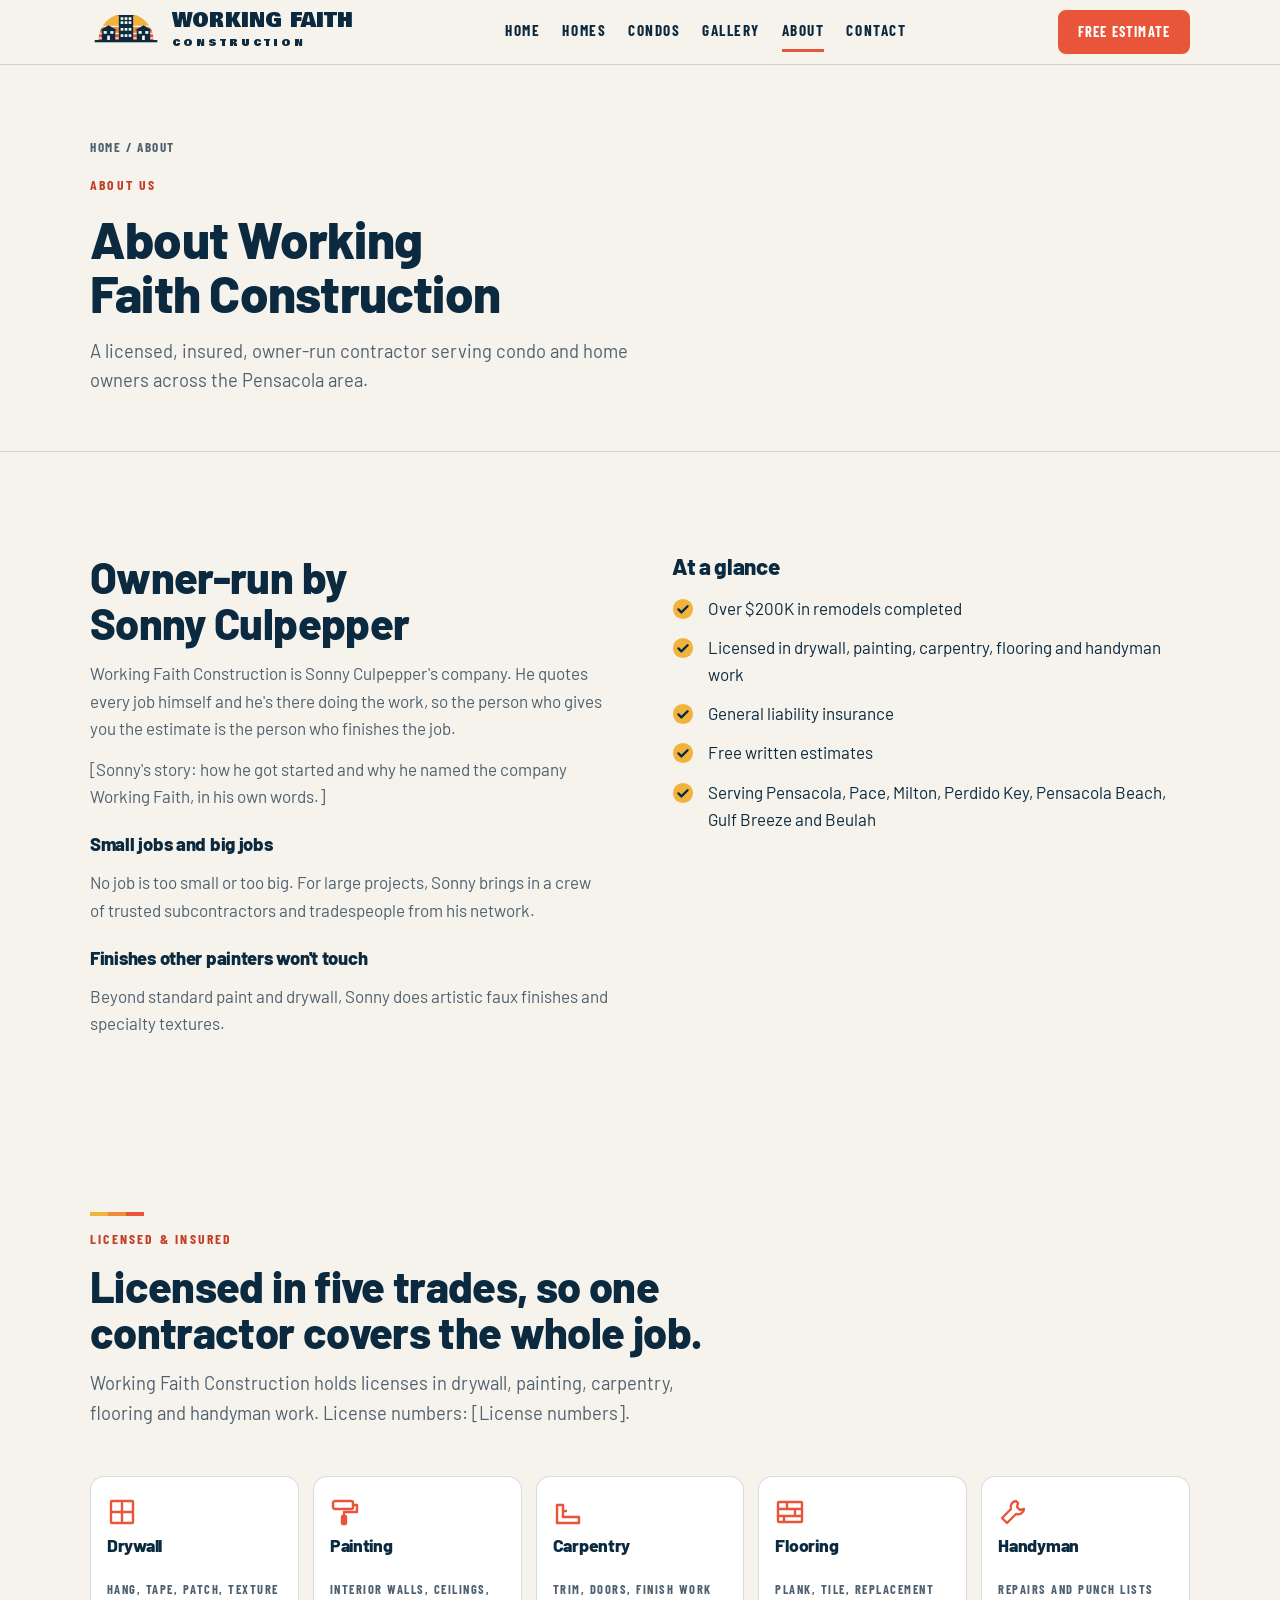
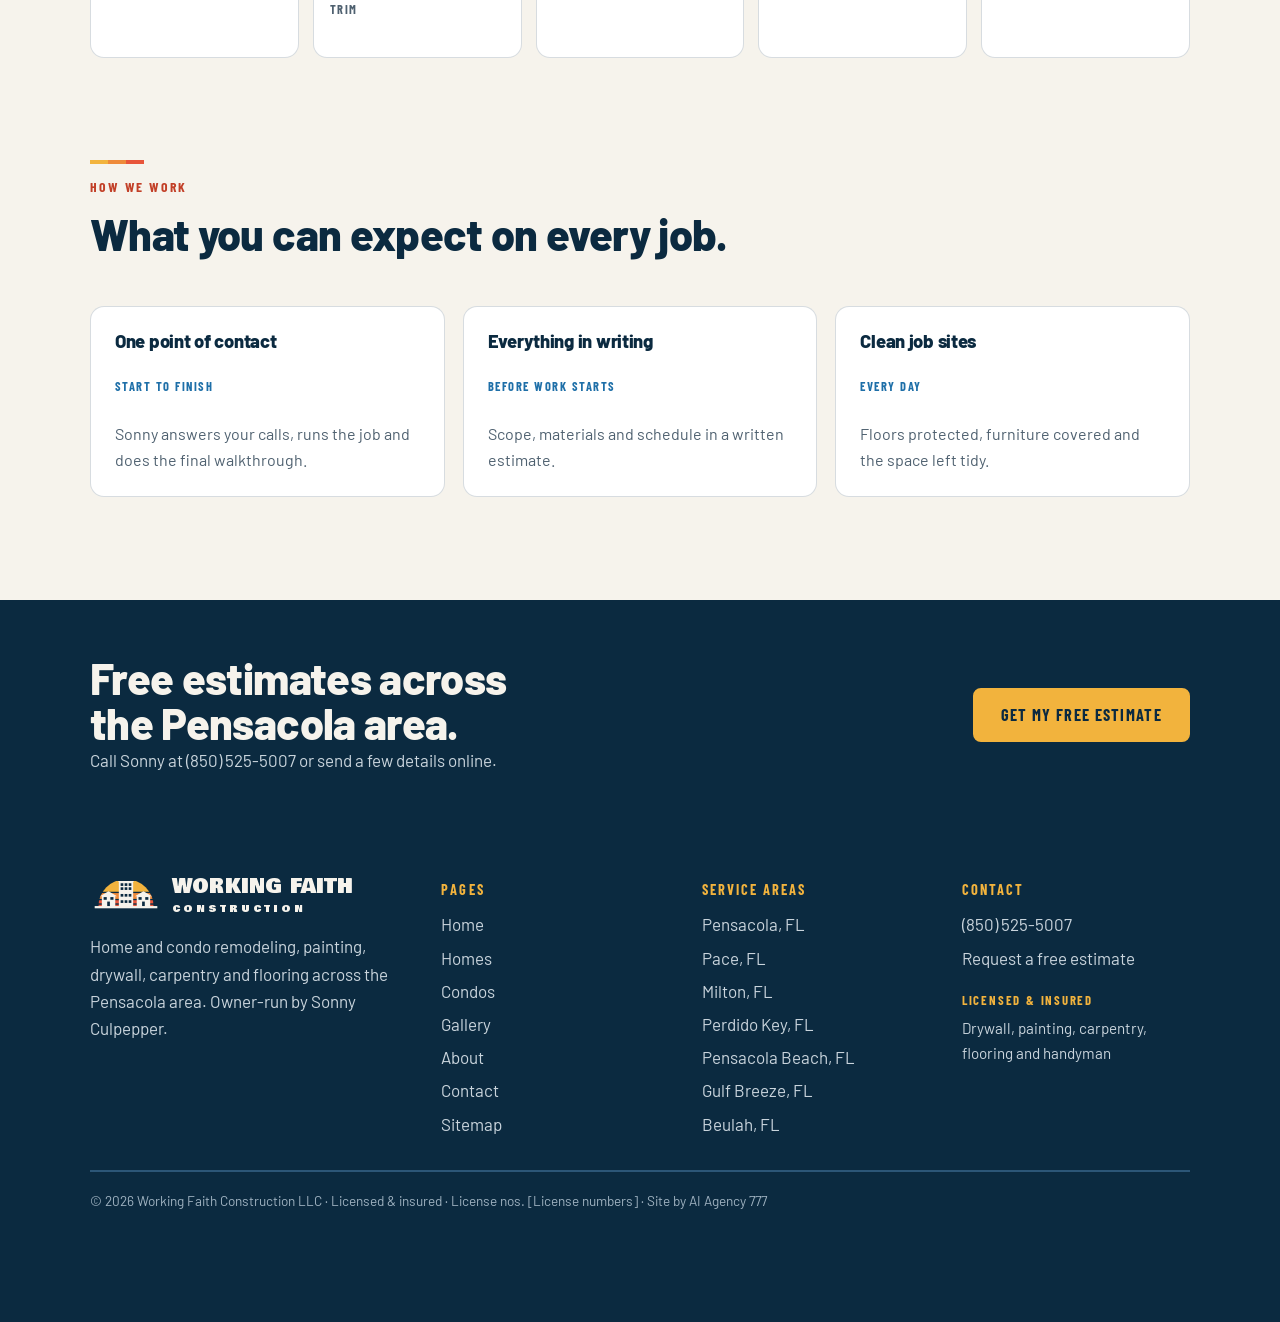
==== about.html @ 1baa4f19 "Add files via upload" ====
<!doctype html>
<html lang="en">
<head>
<meta charset="utf-8">
<meta name="viewport" content="width=device-width, initial-scale=1, viewport-fit=cover">
<title>About Working Faith Construction | Licensed Pensacola Contractor</title>
<meta name="description" content="Working Faith Construction is an owner-run contractor in the Pensacola area, licensed in drywall, painting, carpentry, flooring and handyman work, and insured.">
<meta name="keywords" content="about Working Faith Construction, Sonny Culpepper, licensed contractor Pensacola, licensed painter Pensacola, licensed drywall contractor Pensacola, Working Faith Construction, Pensacola contractor, home remodeling Pensacola, home repair Pensacola, condo remodeling Pensacola, painting contractor Pensacola, drywall repair Pensacola, flooring installation Pensacola, carpentry Pensacola, handyman Pensacola, Pace FL contractor, Milton FL contractor, Perdido Key condo remodel">
<link rel="canonical" href="https://workingfaithconstruction.com/about.html">
<meta name="robots" content="index, follow">
<meta name="geo.region" content="US-FL">
<meta name="geo.placename" content="Pensacola, Florida">
<meta property="og:type" content="website">
<meta property="og:site_name" content="Working Faith Construction">
<meta property="og:title" content="About Working Faith Construction | Licensed Pensacola Contractor">
<meta property="og:description" content="Working Faith Construction is an owner-run contractor in the Pensacola area, licensed in drywall, painting, carpentry, flooring and handyman work, and insured.">
<meta property="og:url" content="https://workingfaithconstruction.com/about.html">
<meta name="twitter:card" content="summary">
<link rel="stylesheet" href="https://fonts.googleapis.com/css2?family=Bowlby+One&family=Barlow:wght@400;500;600;700;800&family=Barlow+Condensed:wght@600;700&display=swap">
<link rel="stylesheet" href="site.css">
<script type="application/ld+json">{"@context": "https://schema.org", "@type": "BreadcrumbList", "itemListElement": [{"@type": "ListItem", "position": 1, "name": "Home", "item": "https://workingfaithconstruction.com/"}, {"@type": "ListItem", "position": 2, "name": "About", "item": "https://workingfaithconstruction.com/about.html"}]}</script>
</head>
<body>
<svg width="0" height="0" style="position:absolute" aria-hidden="true">
  <defs>
    <clipPath id="sunClip"><path d="M18 78 A62 62 0 0 1 142 78 Z"></path></clipPath>
    <clipPath id="skyClip"><rect x="0" y="0" width="160" height="78"></rect></clipPath>
    <symbol id="mark" viewBox="0 10 160 76">
      <g clip-path="url(#sunClip)">
        <rect x="0" y="16" width="160" height="28" fill="#F2B33D"></rect>
        <rect x="0" y="47" width="160" height="13" fill="#EE8A3A"></rect>
        <rect x="0" y="63" width="160" height="7" fill="#E8553A"></rect>
        <rect x="0" y="73" width="160" height="5" fill="#E8553A"></rect>
      </g>
      <g fill="currentColor">
        <path d="M62 16 H98 V21 H96 V78 H64 V21 H62 Z"></path>
        <path d="M22 54 L41 43 L60 54 Z"></path><rect x="26" y="53" width="30" height="25"></rect>
        <path d="M100 54 L119 43 L138 54 Z"></path><rect x="104" y="53" width="30" height="25"></rect>
      </g>
      <g style="fill:var(--win,#F6F3EC)"><rect x="68" y="25" width="6" height="6"></rect><rect x="77" y="25" width="6" height="6"></rect><rect x="86" y="25" width="6" height="6"></rect><rect x="68" y="34" width="6" height="6"></rect><rect x="77" y="34" width="6" height="6"></rect><rect x="86" y="34" width="6" height="6"></rect><rect x="68" y="49" width="6" height="6"></rect><rect x="77" y="49" width="6" height="6"></rect><rect x="86" y="49" width="6" height="6"></rect><rect x="68" y="63" width="6" height="6"></rect><rect x="77" y="63" width="6" height="6"></rect><rect x="86" y="63" width="6" height="6"></rect><rect x="30" y="56" width="7" height="6"></rect><rect x="45" y="56" width="7" height="6"></rect><rect x="108" y="56" width="7" height="6"></rect><rect x="123" y="56" width="7" height="6"></rect><rect x="38" y="66" width="6" height="12"></rect><rect x="116" y="66" width="6" height="12"></rect></g>
      <rect x="10" y="76" width="140" height="5" fill="currentColor"></rect>
    </symbol>
    <symbol id="ico-x" viewBox="0 0 24 24"><circle cx="12" cy="12" r="11" fill="#E2DACA"></circle><path d="M8 8l8 8M16 8l-8 8" stroke="#4F6170" stroke-width="2.5" stroke-linecap="round"></path></symbol>
    <symbol id="ico-check" viewBox="0 0 24 24"><circle cx="12" cy="12" r="11" fill="#F2B33D"></circle><path d="M7 12.5l3.2 3.2L17 9" fill="none" stroke="#0B2A40" stroke-width="2.6" stroke-linecap="round" stroke-linejoin="round"></path></symbol>
  </defs>
</svg>
<a class="skip" href="#main">Skip to content</a>
<header class="site">
  <div class="wrap">
    <a class="brand" href="index.html" aria-label="Working Faith Construction, home">
      <svg viewBox="0 10 160 76" aria-hidden="true"><use href="#mark"></use></svg>
      <span><b>WORKING FAITH</b><small>CONSTRUCTION</small></span>
    </a>
    <nav class="main" id="mainNav" aria-label="Main">
      <a href="index.html">Home</a>
      <a href="home-remodel.html">Homes</a>
      <a href="condo-remodel.html">Condos</a>
      <a href="gallery.html">Gallery</a>
      <a href="about.html" aria-current="page">About</a>
      <a href="contact.html">Contact</a>
    </nav>
    <div class="head-right">
      <a class="btn" href="contact.html#estimate">Free estimate</a>
      <button class="menu-btn" id="menuBtn" type="button" aria-expanded="false" aria-controls="mainNav" aria-label="Menu"><svg viewBox="0 0 24 24" fill="none" stroke="currentColor" stroke-width="2.4" stroke-linecap="round" aria-hidden="true"><path d="M4 7h16M4 12h16M4 17h16"></path></svg></button>
    </div>
  </div>
</header>
<main id="main">
<section class="page-hero">
  <div class="wrap">
    <p class="crumbs"><a href="index.html">Home</a> / About</p>
    <span class="eyebrow">About us</span>
    <h1>About Working Faith Construction</h1>
    <p class="lede">A licensed, insured, owner-run contractor serving condo and home owners across the Pensacola area.</p>
  </div>
</section>
<section class="block">
  <div class="wrap split">
    <div class="prose reveal">
      <h2>Owner-run by Sonny Culpepper</h2>
      <p>Working Faith Construction is Sonny Culpepper's company. He quotes every job himself and he's there doing the work, so the person who gives you the estimate is the person who finishes the job.</p>
      <p>[Sonny's story: how he got started and why he named the company Working Faith, in his own words.]</p>
      <h3>Small jobs and big jobs</h3>
      <p>No job is too small or too big. For large projects, Sonny brings in a crew of trusted subcontractors and tradespeople from his network.</p>
      <h3>Finishes other painters won't touch</h3>
      <p>Beyond standard paint and drywall, Sonny does artistic faux finishes and specialty textures.</p>
    </div>
    <div class="reveal">
      <h2 style="font-size:1.4rem;margin-bottom:16px">At a glance</h2>
      <ul class="checklist">
        <li><svg aria-hidden="true"><use href="#ico-check"></use></svg><span>Over $200K in remodels completed</span></li>
        <li><svg aria-hidden="true"><use href="#ico-check"></use></svg><span>Licensed in drywall, painting, carpentry, flooring and handyman work</span></li>
        <li><svg aria-hidden="true"><use href="#ico-check"></use></svg><span>General liability insurance</span></li>
        <li><svg aria-hidden="true"><use href="#ico-check"></use></svg><span>Free written estimates</span></li>
        <li><svg aria-hidden="true"><use href="#ico-check"></use></svg><span>Serving Pensacola, Pace, Milton, Perdido Key, Pensacola Beach, Gulf Breeze and Beulah</span></li>
      </ul>
    </div>
  </div>
</section>
<section class="block" id="licenses" style="padding-top:clamp(40px,6vw,72px)">
  <div class="wrap">
    <div class="sec-head reveal">
      <span class="eyebrow">Licensed &amp; insured</span>
      <h2>Licensed in five trades, so one contractor covers the whole job.</h2>
      <p class="lede">Working Faith Construction holds licenses in drywall, painting, carpentry, flooring and handyman work. License numbers: [License numbers].</p>
    </div>
    <div class="licenses">
      <div class="lic reveal"><svg viewBox="0 0 30 30" fill="none" stroke="currentColor" stroke-width="2.4" aria-hidden="true"><rect x="4" y="4" width="22" height="22" rx="1"></rect><path d="M4 15h22M15 4v22"></path></svg><h3>Drywall</h3><h4>Hang, tape, patch, texture</h4></div>
      <div class="lic reveal"><svg viewBox="0 0 30 30" fill="none" stroke="currentColor" stroke-width="2.4" stroke-linejoin="round" aria-hidden="true"><rect x="3" y="4" width="20" height="8" rx="2"></rect><path d="M23 8h4v7H14v4"></path><rect x="12" y="19" width="4" height="8" rx="1" fill="currentColor"></rect></svg><h3>Painting</h3><h4>Interior walls, ceilings, trim</h4></div>
      <div class="lic reveal"><svg viewBox="0 0 30 30" fill="none" stroke="currentColor" stroke-width="2.4" stroke-linejoin="round" aria-hidden="true"><path d="M4 26V8h6v12h16v6z"></path><path d="M10 14h4M10 20v-2"></path></svg><h3>Carpentry</h3><h4>Trim, doors, finish work</h4></div>
      <div class="lic reveal"><svg viewBox="0 0 30 30" fill="none" stroke="currentColor" stroke-width="2.4" aria-hidden="true"><rect x="3" y="5" width="24" height="20" rx="1"></rect><path d="M3 12h24M3 19h24M12 5v7M20 12v7M9 19v6"></path></svg><h3>Flooring</h3><h4>Plank, tile, replacement</h4></div>
      <div class="lic reveal"><svg viewBox="0 0 30 30" fill="none" stroke="currentColor" stroke-width="2.4" stroke-linecap="round" stroke-linejoin="round" aria-hidden="true"><path d="M18 4a6 6 0 0 0-5 8L4 21l5 5 9-9a6 6 0 0 0 8-5l-4 1-3-3 1-4z"></path></svg><h3>Handyman</h3><h4>Repairs and punch lists</h4></div>
    </div>
  </div>
</section>
<section class="block" style="padding-top:0">
  <div class="wrap">
    <div class="sec-head reveal">
      <span class="eyebrow">How we work</span>
      <h2>What you can expect on every job.</h2>
    </div>
    <div class="scope">
      <article class="reveal"><h3>One point of contact</h3><h4>Start to finish</h4><p>Sonny answers your calls, runs the job and does the final walkthrough.</p></article>
      <article class="reveal"><h3>Everything in writing</h3><h4>Before work starts</h4><p>Scope, materials and schedule in a written estimate.</p></article>
      <article class="reveal"><h3>Clean job sites</h3><h4>Every day</h4><p>Floors protected, furniture covered and the space left tidy.</p></article>
    </div>
  </div>
</section>
</main>
<section class="cta-band">
  <div class="wrap">
    <div>
      <h2>Free estimates across the Pensacola area.</h2>
      <p>Call Sonny at (850) 525-5007 or send a few details online.</p>
    </div>
    <a class="btn gold" href="contact.html#estimate">Get my free estimate</a>
  </div>
</section>
<footer class="site">
  <div class="wrap">
    <div>
      <a class="brand" href="index.html" aria-label="Working Faith Construction, home">
        <svg viewBox="0 10 160 76" aria-hidden="true" style="color:#F6F3EC;--win:#0B2A40"><use href="#mark"></use></svg>
        <span><b>WORKING FAITH</b><small>CONSTRUCTION</small></span>
      </a>
      <p style="margin-top:16px;max-width:42ch;color:#C9D4DC">Home and condo remodeling, painting, drywall, carpentry and flooring across the Pensacola area. Owner-run by Sonny Culpepper.</p>
    </div>
    <div><h4>Pages</h4><ul><li><a href="index.html">Home</a></li><li><a href="home-remodel.html">Homes</a></li><li><a href="condo-remodel.html">Condos</a></li><li><a href="gallery.html">Gallery</a></li><li><a href="about.html">About</a></li><li><a href="contact.html">Contact</a></li><li><a href="sitemap.xml">Sitemap</a></li></ul></div>
    <div><h4>Service areas</h4><ul><li>Pensacola, FL</li><li>Pace, FL</li><li>Milton, FL</li><li>Perdido Key, FL</li><li>Pensacola Beach, FL</li><li>Gulf Breeze, FL</li><li>Beulah, FL</li></ul></div>
    <div><h4>Contact</h4><ul><li><a href="tel:+18505255007">(850) 525-5007</a></li><li><a href="contact.html#estimate">Request a free estimate</a></li></ul><h5 class="fh5">Licensed &amp; insured</h5><p class="fp">Drywall, painting, carpentry, flooring and handyman</p></div>
    <p class="legal">© 2026 Working Faith Construction LLC · Licensed &amp; insured · License nos. [License numbers] · Site by AI Agency 777</p>
  </div>
</footer>
<div class="callbar">
  <a class="btn gold" href="tel:+18505255007">Call (850) 525-5007</a>
  <a class="btn" href="contact.html#estimate">Free estimate</a>
</div>
<script src="site.js"></script>
</body>
</html>
---- site.css ----
/* Layout: retro sign-shop page — striped sunset bands divide sections, navy slabs alternate with sand paper */
:root{
  --sand:#F6F3EC;
  --paper:#EFE6D2;
  --navy:#0B2A40;
  --navy-2:#123A57;
  --gold:#F2B33D;
  --orange:#EE8A3A;
  --coral:#E8553A;
  --coral-ink:#C23F27;
  --blue:#1E6FA8;
  --sky:#4FA3DF;
  --ink:#0B2A40;
  --muted:#4F6170;
  --white:#FFFFFF;
  --display:'Bowlby One','Arial Black',Impact,sans-serif;
  --head:'Barlow',system-ui,-apple-system,'Segoe UI',sans-serif;
  --line:rgba(11,42,64,.16);
  --body:'Barlow',system-ui,-apple-system,'Segoe UI',sans-serif;
  --label:'Barlow Condensed','Arial Narrow',sans-serif;
  --wrap:1180px;
  --gutter:clamp(16px,4vw,40px);
  color-scheme:light;
}
*{box-sizing:border-box}
html{scroll-behavior:smooth}
body{background:var(--sand);color:var(--ink);font-family:var(--body);font-size:17px;line-height:1.6;margin:0}
img,svg{max-width:100%}
a{color:inherit}
h1,h2,h3{font-family:var(--head);font-weight:800;line-height:1.06;margin:0;text-wrap:balance;letter-spacing:-.015em}
h1{font-size:clamp(2.1rem,5.4vw,3.9rem)}
h2{font-size:clamp(1.7rem,3.8vw,2.7rem)}
h3{font-size:1.15rem;line-height:1.15}
p{margin:0}
.wrap{max-width:var(--wrap);margin:0 auto;padding-inline:var(--gutter)}
.eyebrow{font-family:var(--label);font-weight:700;text-transform:uppercase;letter-spacing:.16em;font-size:.86rem;color:var(--coral-ink)}
.lede{font-size:1.15rem;color:var(--muted);max-width:60ch}
:focus-visible{outline:3px solid var(--blue);outline-offset:3px}
.skip{position:absolute;left:-999px;top:8px;background:var(--navy);color:var(--white);padding:8px 14px;z-index:99}
.skip:focus{left:8px}

/* stripes motif */
.sec-head .eyebrow::before{content:"";display:block;width:54px;height:4px;margin-bottom:12px;background:linear-gradient(90deg,var(--gold) 0 33%,var(--orange) 33% 66%,var(--coral) 66%)}

/* buttons */
.btn{display:inline-flex;align-items:center;justify-content:center;gap:10px;min-height:52px;padding:12px 26px;font-family:var(--label);font-weight:700;font-size:1.02rem;text-transform:uppercase;letter-spacing:.08em;text-decoration:none;border:2px solid var(--coral);border-radius:8px;cursor:pointer;transition:transform .18s ease,box-shadow .18s ease,background .18s ease;background:var(--coral);color:var(--white)}
.btn:hover{transform:translateY(-1px);background:var(--coral-ink);border-color:var(--coral-ink);box-shadow:0 8px 20px rgba(11,42,64,.18)}
.btn:active{transform:none;box-shadow:none}
.btn.ghost{background:transparent;color:var(--navy);border-color:var(--navy)}
.btn.ghost:hover{background:var(--navy);color:var(--sand)}
.btn.gold{background:var(--gold);color:var(--navy);border-color:var(--gold)}
.btn.gold:hover{background:#E0A229;border-color:#E0A229}

/* header */
header.site{position:sticky;top:env(safe-area-inset-top,0px);z-index:40;background:rgba(246,243,236,.94);backdrop-filter:blur(8px);border-bottom:1px solid var(--line)}
header.site .wrap{display:flex;align-items:center;justify-content:space-between;gap:16px;padding-block:10px}
.brand{display:flex;align-items:center;gap:10px;text-decoration:none;color:var(--navy)}
.brand svg{width:72px;height:34px;flex:none}
.brand b{font-family:var(--display);font-weight:400;font-size:1.2rem;line-height:1;display:block;white-space:nowrap;letter-spacing:.01em}
.brand small{font-family:var(--display);font-size:.62rem;letter-spacing:.3em;display:block;margin-top:4px;white-space:nowrap}
nav.main{display:flex;gap:22px;font-family:var(--label);font-weight:700;text-transform:uppercase;letter-spacing:.1em;font-size:.95rem}
nav.main a{text-decoration:none;padding:6px 0;border-bottom:3px solid transparent}
nav.main a:hover{border-color:var(--coral)}
header.site .btn{min-height:44px;padding:8px 18px;font-size:.9rem}
@media (max-width:920px){nav.main{display:none}}
@media (max-width:460px){.brand svg{width:54px;height:26px}.brand small{font-size:.5rem;letter-spacing:.2em}.brand b{font-size:.92rem}header.site .btn{padding:8px 12px;font-size:.8rem}}

/* hero */
.hero{position:relative;overflow:hidden;padding-block:clamp(40px,7vw,88px) 0}
.hero .wrap{display:grid;grid-template-columns:minmax(0,1.1fr) minmax(0,.9fr);gap:clamp(28px,5vw,64px);align-items:center}
.hero-copy{display:flex;flex-direction:column;gap:22px;min-width:0}
.hero-copy .lede{color:var(--ink)}
.hero h1 em{font-style:normal;color:var(--coral)}
.cta-row{display:flex;flex-wrap:wrap;gap:14px}
.chips{display:flex;flex-wrap:wrap;gap:8px;list-style:none;padding:0;margin:0}
.chips li{font-family:var(--label);font-weight:700;text-transform:uppercase;letter-spacing:.1em;font-size:.85rem;color:var(--muted);display:flex;align-items:center;gap:8px}
.chips li::before{content:"";width:8px;height:8px;border-radius:50%;background:var(--coral)}
.sun-card{position:relative;background:linear-gradient(180deg,var(--paper),var(--sand));border:1px solid var(--line);border-radius:16px;box-shadow:0 30px 60px rgba(11,42,64,.12);padding:clamp(20px,4vw,40px) clamp(16px,3vw,32px) 20px;max-width:520px;width:100%;justify-self:center}
.sun-card svg{display:block;width:100%;height:auto}
.sun-card figcaption{display:flex;flex-direction:column;align-items:center;text-align:center;margin-top:14px;color:var(--navy);font-family:var(--display)}
.sun-card .wm-big{font-size:clamp(1.9rem,6vw,2.6rem);line-height:1.04;letter-spacing:.02em}
.sun-card .wm-small{margin-top:8px;font-size:clamp(.72rem,2vw,.9rem);letter-spacing:.3em;padding-left:.3em}
@media (max-width:860px){.hero .wrap{grid-template-columns:minmax(0,1fr)}.sun-card{max-width:440px}}

/* hero animation */
.anim .band{transform-box:fill-box;animation:rise .9s cubic-bezier(.2,.8,.2,1) both}
.anim .band.b2{animation-delay:.12s}.anim .band.b3{animation-delay:.24s}.anim .band.b4{animation-delay:.36s}
.anim .horizon{transform-origin:80px 78px;animation:paint .9s .3s cubic-bezier(.6,.05,.3,1) both}
.anim .bld{animation:build .9s cubic-bezier(.2,.8,.2,1) both}
.anim .bld.h1{animation-delay:.7s}.anim .bld.c{animation-delay:.85s}.anim .bld.h2{animation-delay:1s}
.anim .lit{animation:lit .5s 1.6s ease-out both}
@keyframes rise{from{transform:translateY(60px)}to{transform:none}}
@keyframes paint{from{transform:scaleX(0)}to{transform:scaleX(1)}}
@keyframes build{from{transform:translateY(64px)}to{transform:none}}
@keyframes lit{from{opacity:0}to{opacity:1}}

/* marquee */
.marquee{background:var(--navy);color:#DCE4EA;overflow:hidden;margin-top:clamp(40px,6vw,72px)}
.marquee-track{display:flex;width:max-content;animation:slide 38s linear infinite}
.marquee:hover .marquee-track{animation-play-state:paused}
.marquee ul{display:flex;align-items:center;gap:28px;list-style:none;margin:0;padding:14px 14px;font-family:var(--label);font-weight:700;text-transform:uppercase;letter-spacing:.16em;font-size:.95rem;white-space:nowrap}
.marquee li.dot{width:6px;height:6px;border-radius:50%;background:var(--coral);flex:none}
@keyframes slide{to{transform:translateX(-50%)}}

/* stats */
.stats{background:var(--sand);border-bottom:1px solid var(--line)}
.stats .wrap{display:grid;grid-template-columns:repeat(4,minmax(0,1fr));gap:0}
.stat{padding:26px 18px;border-left:1px solid var(--line);display:flex;flex-direction:column;gap:4px}
.stat:first-child{border-left:0}
.stat b{font-family:var(--head);font-weight:800;font-size:clamp(1.8rem,4vw,2.6rem);line-height:1;color:var(--navy);font-variant-numeric:tabular-nums}
.stat span{font-family:var(--label);font-weight:700;text-transform:uppercase;letter-spacing:.1em;font-size:.88rem;color:var(--muted)}
@media (max-width:760px){.stats .wrap{grid-template-columns:repeat(2,minmax(0,1fr))}.stat:nth-child(3){border-left:0}.stat:nth-child(n+3){border-top:1px solid var(--line)}}

/* sections */
section.block{padding-block:clamp(56px,8vw,104px)}
.sec-head{display:flex;flex-direction:column;gap:14px;margin-bottom:clamp(28px,4vw,48px);max-width:760px}
.navy{background:var(--navy);color:var(--sand)}
.navy .lede{color:#C9D4DC}
.navy .eyebrow{color:var(--gold)}
.divider{height:5px;background:linear-gradient(90deg,var(--gold) 0 33.3%,var(--orange) 33.3% 66.6%,var(--coral) 66.6%)}

/* compare */
.compare{display:grid;grid-template-columns:repeat(2,minmax(0,1fr));gap:24px}
.c-card{border:1px solid var(--line);border-radius:14px;padding:30px;display:flex;flex-direction:column;gap:16px;background:var(--white)}
.c-card.good{background:var(--navy);color:var(--sand);border-color:var(--navy);box-shadow:0 24px 50px rgba(11,42,64,.18)}
.c-card ul{list-style:none;margin:0;padding:0;display:grid;gap:12px}
.c-card li{display:grid;grid-template-columns:26px minmax(0,1fr);gap:10px;align-items:start}
.c-card li svg{width:22px;height:22px;margin-top:3px}
.c-card .label{font-family:var(--label);font-weight:700;letter-spacing:.14em;text-transform:uppercase;font-size:.85rem}
.c-card.bad .label{color:var(--muted)}
.c-card.good .label{color:var(--gold)}
@media (max-width:760px){.compare{grid-template-columns:minmax(0,1fr)}}

/* paint demo */
.demo{display:grid;grid-template-columns:minmax(0,1.25fr) minmax(0,.75fr);gap:clamp(24px,4vw,48px);align-items:center}
.room{--wall:#1E6FA8;--pos:55%;position:relative;aspect-ratio:16/10;max-width:100%;border:1px solid rgba(255,255,255,.18);border-radius:14px;overflow:hidden;box-shadow:0 30px 60px rgba(0,0,0,.3);background:var(--paper);touch-action:pan-y;user-select:none}
.room .layer{position:absolute;inset:0}
.room .before{background:
  radial-gradient(ellipse 9% 12% at 22% 30%,#D9D4C8 0 60%,transparent 62%),
  radial-gradient(ellipse 6% 9% at 64% 22%,#D9D4C8 0 60%,transparent 62%),
  radial-gradient(ellipse 11% 7% at 78% 58%,#D9D4C8 0 60%,transparent 62%),
  radial-gradient(ellipse 5% 10% at 36% 64%,#D3CDBF 0 60%,transparent 62%),
  linear-gradient(#E9E2D3,#E2DACA)}
.room .before .crack{position:absolute;left:48%;top:12%;width:3px;height:30%;background:#B9B09E;transform:rotate(14deg);border-radius:2px}
.room .after{background:var(--wall);clip-path:inset(0 calc(100% - var(--pos)) 0 0);transition:background .45s ease}
.room .window{position:absolute;left:58%;top:16%;width:28%;height:44%;border:8px solid var(--white);border-radius:3px;overflow:hidden;box-shadow:0 4px 14px rgba(0,0,0,.15)}
.room .window i{position:absolute;inset:0;background:linear-gradient(var(--gold) 0 30%,var(--orange) 30% 48%,var(--coral) 48% 60%,var(--blue) 60%)}
.room .window b{position:absolute;left:50%;top:0;bottom:0;width:6px;margin-left:-3px;background:var(--white)}
.room .trim{position:absolute;left:0;right:0;bottom:0;height:13%;background:var(--white);box-shadow:0 -2px 0 rgba(11,42,64,.12)}
.room .floor{position:absolute;left:0;right:0;bottom:0;height:6%;background:#C8A97E}
.room .handle{position:absolute;top:0;bottom:0;left:var(--pos);width:0;pointer-events:none}
.room .handle::before{content:"";position:absolute;top:0;bottom:0;left:-2px;width:4px;background:var(--navy)}
.room .roller-head{position:absolute;top:50%;left:-26px;width:52px;height:96px;margin-top:-48px;background:var(--navy);border-radius:10px;box-shadow:inset 0 0 0 4px var(--wall);transition:box-shadow .45s ease}
.room .roller-head::after{content:"";position:absolute;left:50%;top:100%;width:6px;height:60px;margin-left:-3px;background:var(--navy);border-radius:0 0 4px 4px}
.room .tag{position:absolute;top:12px;font-family:var(--label);font-weight:700;letter-spacing:.14em;text-transform:uppercase;font-size:.75rem;background:rgba(255,255,255,.9);border-radius:4px;padding:3px 10px}
.room .tag.l{left:12px}.room .tag.r{right:12px}
.room input[type=range]{position:absolute;inset:0;width:100%;height:100%;opacity:0;cursor:ew-resize;margin:0}
.room:has(input:focus-visible){outline:3px solid var(--blue);outline-offset:4px}
.swatches{display:grid;grid-template-columns:repeat(5,minmax(0,1fr));gap:10px;margin-top:6px}
.swatch{display:flex;flex-direction:column;align-items:center;gap:6px;background:none;border:0;padding:0;cursor:pointer;font-family:var(--label);font-weight:700;font-size:.78rem;letter-spacing:.06em;text-transform:uppercase;color:var(--sand)}
.swatch i{display:block;width:100%;aspect-ratio:1;border-radius:8px;border:2px solid rgba(255,255,255,.35);transition:transform .15s ease}
.swatch:hover i{transform:translateY(-3px)}
.swatch[aria-pressed=true] i{border-color:var(--gold);box-shadow:0 0 0 3px var(--gold)}
.demo-copy{display:flex;flex-direction:column;gap:18px;min-width:0}
.fine{font-size:.85rem;color:#9FB2C0}
@media (max-width:860px){.demo{grid-template-columns:minmax(0,1fr)}}

/* services */
.services{display:grid;grid-template-columns:repeat(3,minmax(0,1fr));gap:20px}
.svc{position:relative;overflow:hidden;background:var(--white);border:1px solid var(--line);border-radius:14px;padding:28px 24px 24px;display:flex;flex-direction:column;gap:10px;transition:transform .2s ease,box-shadow .2s ease}
.svc::before{content:"";position:absolute;left:0;right:0;top:0;height:4px;background:linear-gradient(90deg,var(--gold) 0 33.3%,var(--orange) 33.3% 66.6%,var(--coral) 66.6%);transform:scaleX(.18);transform-origin:left;transition:transform .35s ease}
.svc:hover{transform:translateY(-3px);box-shadow:0 16px 34px rgba(11,42,64,.12)}
.svc:hover::before{transform:scaleX(1)}
.svc svg{width:40px;height:40px;color:var(--coral)}
.svc p{color:var(--muted);font-size:1rem}
.svc .flag{font-family:var(--label);font-weight:700;letter-spacing:.12em;text-transform:uppercase;font-size:.75rem;color:var(--blue)}
@media (max-width:900px){.services{grid-template-columns:repeat(2,minmax(0,1fr))}}
@media (max-width:560px){.services{grid-template-columns:minmax(0,1fr)}}

/* away */
.away{display:grid;grid-template-columns:minmax(0,.9fr) minmax(0,1.1fr);gap:clamp(24px,5vw,64px);align-items:start}
.away-list{display:grid;grid-template-columns:repeat(2,minmax(0,1fr));gap:18px}
.away-item{border-top:3px solid var(--gold);padding-top:14px;display:flex;flex-direction:column;gap:6px}
.away-item:nth-child(2){border-color:var(--orange)}.away-item:nth-child(3){border-color:var(--coral)}.away-item:nth-child(4){border-color:var(--sky)}
.away-item p{color:#C9D4DC;font-size:1rem}
@media (max-width:860px){.away,.away-list{grid-template-columns:minmax(0,1fr)}}

/* process */
.steps{list-style:none;margin:0;padding:0;display:grid;grid-template-columns:repeat(5,minmax(0,1fr));gap:18px;position:relative;counter-reset:step}
.steps::before{content:"";position:absolute;left:28px;right:28px;top:28px;height:3px;background:rgba(11,42,64,.12);border-radius:2px}
.steps::after{content:"";position:absolute;left:28px;top:28px;height:3px;width:calc((100% - 56px) * var(--progress,1));background:var(--coral);border-radius:3px;transition:width .2s linear}
.step{position:relative;z-index:1;display:flex;flex-direction:column;gap:10px;counter-increment:step}
.step .num{width:60px;height:60px;border-radius:50%;background:var(--sand);border:2px solid var(--line);display:grid;place-items:center;font-family:var(--head);font-weight:800;font-size:1.3rem;transition:background .3s ease,color .3s ease}
.step.on .num{background:var(--navy);color:var(--gold)}
.step p{color:var(--muted);font-size:.98rem}
@media (max-width:900px){.steps{grid-template-columns:minmax(0,1fr)}.steps::before{left:28px;right:auto;top:28px;bottom:28px;width:3px;height:auto}.steps::after{left:28px;top:28px;width:3px;height:calc((100% - 56px) * var(--progress,1))}.step{display:grid;grid-template-columns:60px minmax(0,1fr);column-gap:18px}.step .num{grid-row:span 2}}

/* work */
.work{display:grid;grid-template-columns:repeat(3,minmax(0,1fr));gap:20px}
.ph{aspect-ratio:4/3;max-width:100%;border:1px dashed rgba(11,42,64,.3);border-radius:14px;display:grid;place-items:center;text-align:center;padding:16px;background:var(--paper);font-family:var(--label);font-weight:700;letter-spacing:.12em;text-transform:uppercase;color:var(--muted);font-size:.9rem}
.quotes{display:grid;grid-template-columns:repeat(2,minmax(0,1fr));gap:20px;margin-top:20px}
.quote{border:1px solid var(--line);border-radius:14px;padding:24px;background:var(--white);display:flex;flex-direction:column;gap:10px}
.quote .stars{display:flex;gap:4px}
.quote .stars i{width:18px;height:18px;background:var(--gold);clip-path:polygon(50% 0,61% 35%,98% 35%,68% 57%,79% 91%,50% 70%,21% 91%,32% 57%,2% 35%,39% 35%)}
.quote p{color:var(--muted)}
@media (max-width:760px){.work,.quotes{grid-template-columns:minmax(0,1fr)}}

/* areas */
.areas{display:flex;flex-wrap:wrap;gap:12px;list-style:none;margin:0;padding:0}
.areas li{font-family:var(--label);font-weight:700;text-transform:uppercase;letter-spacing:.1em;font-size:1rem;padding:10px 18px;border:1px solid var(--line);border-radius:8px;background:var(--white);transition:background .2s ease,color .2s ease,border-color .2s ease}
.areas li:hover{background:var(--navy);color:var(--sand);border-color:var(--navy)}

/* faq */
.faq{display:grid;gap:12px;max-width:860px}
.faq details{border:1px solid var(--line);border-radius:12px;background:var(--white);overflow:hidden}
.faq summary{cursor:pointer;list-style:none;display:flex;justify-content:space-between;align-items:center;gap:16px;padding:18px 22px;font-weight:700;font-size:1.08rem}
.faq summary::-webkit-details-marker{display:none}
.faq summary::after{content:"+";font-family:var(--head);font-weight:600;font-size:1.6rem;line-height:1;color:var(--coral);transition:transform .2s ease;flex:none}
.faq details[open] summary::after{transform:rotate(45deg)}
.faq details p{padding:0 22px 20px;color:var(--muted)}

/* estimate form */
.est{display:grid;grid-template-columns:minmax(0,.85fr) minmax(0,1.15fr);gap:clamp(24px,5vw,64px);align-items:start}
.est-copy{display:flex;flex-direction:column;gap:18px;min-width:0}
.phone-box{display:flex;flex-wrap:wrap;align-items:center;gap:12px;background:var(--navy-2);border:2px solid #2C5677;border-radius:16px;padding:14px 18px}
.phone-box a{font-family:var(--head);font-weight:800;font-size:1.6rem;color:var(--gold);text-decoration:none;user-select:all}
.copy{font-family:var(--label);font-weight:700;letter-spacing:.1em;text-transform:uppercase;font-size:.85rem;background:transparent;color:var(--sand);border:2px solid var(--sand);border-radius:999px;padding:6px 14px;cursor:pointer;min-height:40px}
form.card{background:var(--sand);color:var(--ink);border:0;border-top:5px solid var(--coral);border-radius:14px;box-shadow:0 30px 60px rgba(0,0,0,.3);padding:clamp(20px,3.5vw,32px);display:flex;flex-direction:column;gap:18px}
.progress{display:flex;align-items:center;gap:12px;font-family:var(--label);font-weight:700;text-transform:uppercase;letter-spacing:.12em;font-size:.85rem;color:var(--muted)}
.progress .bar{flex:1;height:8px;border-radius:4px;background:var(--paper);overflow:hidden}
.progress .bar i{display:block;height:100%;width:50%;background:var(--coral);transition:width .3s ease}
.fields{display:grid;grid-template-columns:repeat(2,minmax(0,1fr));gap:14px}
.field{display:flex;flex-direction:column;gap:6px;min-width:0}
.field.full{grid-column:1/-1}
label,.legend{font-family:var(--label);font-weight:700;text-transform:uppercase;letter-spacing:.1em;font-size:.88rem}
input[type=text],input[type=tel],input[type=email],select,textarea{font:inherit;font-size:1rem;color:var(--ink);background:var(--white);border:1px solid rgba(11,42,64,.35);border-radius:8px;padding:12px 14px;min-height:48px;width:100%}
input:focus,select:focus,textarea:focus{border-color:var(--blue);outline:2px solid rgba(30,111,168,.25);outline-offset:0}
textarea{min-height:96px;resize:vertical}
.err{color:var(--coral-ink);font-size:.88rem;min-height:0}
fieldset{border:0;margin:0;padding:0;display:flex;flex-direction:column;gap:10px}
.picks{display:flex;flex-wrap:wrap;gap:8px}
.pick{position:relative}
.pick input{position:absolute;opacity:0;width:1px;height:1px}
.pick span{display:inline-flex;align-items:center;min-height:44px;padding:8px 16px;border:1px solid rgba(11,42,64,.35);border-radius:8px;background:var(--white);cursor:pointer;font-weight:600;font-size:.98rem;transition:background .15s ease}
.pick input:checked + span{background:var(--navy);color:var(--sand);border-color:var(--navy)}
.pick input:focus-visible + span{outline:3px solid var(--blue);outline-offset:2px}
.form-foot{display:flex;flex-wrap:wrap;gap:12px;align-items:center;justify-content:space-between}
.consent{font-size:.82rem;color:var(--muted)}
.done{display:flex;flex-direction:column;gap:12px;align-items:flex-start}
.done svg{width:120px;height:57px}
@media (max-width:860px){.est{grid-template-columns:minmax(0,1fr)}}
@media (max-width:520px){.fields{grid-template-columns:minmax(0,1fr)}}

/* footer */
footer.site{background:var(--navy);color:var(--sand);padding-block:48px 110px}
footer.site .wrap{display:grid;grid-template-columns:minmax(0,1.3fr) minmax(0,1fr) minmax(0,1fr);gap:32px}
footer.site h4{margin:0 0 10px;font-family:var(--label);font-weight:700;text-transform:uppercase;letter-spacing:.14em;color:var(--gold);font-size:.9rem}
footer.site ul{list-style:none;margin:0;padding:0;display:grid;gap:6px}
footer.site a{text-decoration:none}
footer.site a:hover{color:var(--gold)}
footer.site .legal{grid-column:1/-1;border-top:2px solid #2C5677;padding-top:18px;font-size:.85rem;color:#9FB2C0}
footer .brand{color:var(--sand)}
@media (max-width:760px){footer.site .wrap{grid-template-columns:minmax(0,1fr)}}

/* sticky call bar (phones) */
.callbar{position:fixed;left:0;right:0;bottom:0;z-index:50;display:none;gap:10px;padding:10px 16px calc(10px + env(safe-area-inset-bottom,0px));background:var(--navy);border-top:1px solid rgba(255,255,255,.15)}
.callbar a{flex:1;min-height:48px;font-size:.9rem;padding-inline:10px}
@media (max-width:760px){.callbar{display:flex}}

/* reveal: visible at rest, animates only when JS marks it */
.js .reveal.in{animation:up .6s cubic-bezier(.2,.8,.2,1) both}
@keyframes up{from{transform:translateY(24px)}to{transform:none}}

@media (prefers-reduced-motion:reduce){
  *,*::before,*::after{animation:none!important;transition:none!important}
  html{scroll-behavior:auto}
}

/* ---------- multi-page additions ---------- */
nav.main a[aria-current="page"]{border-color:var(--coral)}
.menu-btn{display:none;align-items:center;justify-content:center;width:44px;height:44px;border:1px solid var(--line);border-radius:8px;background:transparent;color:var(--navy);cursor:pointer}
.menu-btn svg{width:22px;height:22px}
.head-right{display:flex;align-items:center;gap:10px}
@media (max-width:920px){
  .menu-btn{display:inline-flex}
  nav.main{display:none;position:absolute;left:0;right:0;top:100%;flex-direction:column;gap:0;background:var(--sand);border-bottom:1px solid var(--line);padding:8px var(--gutter) 16px;box-shadow:0 16px 30px rgba(11,42,64,.12)}
  nav.main.open{display:flex}
  nav.main a{padding:14px 0;border-bottom:1px solid var(--line)}
  nav.main a[aria-current="page"]{color:var(--coral-ink)}
  header.site{position:sticky}
  header.site .wrap{position:relative}
}
@media (max-width:460px){header.site .head-right .btn{display:none}}

/* page hero (inner pages) */
.page-hero{padding-block:clamp(40px,6vw,72px) clamp(32px,5vw,56px);border-bottom:1px solid var(--line)}
.page-hero .wrap{display:flex;flex-direction:column;gap:16px;max-width:var(--wrap)}
.page-hero h1{font-size:clamp(2rem,5vw,3.2rem);max-width:22ch}
.crumbs{font-family:var(--label);font-weight:700;text-transform:uppercase;letter-spacing:.12em;font-size:.82rem;color:var(--muted)}
.crumbs a{text-decoration:none}.crumbs a:hover{color:var(--coral-ink)}

/* licenses */
.licenses{display:grid;grid-template-columns:repeat(5,minmax(0,1fr));gap:14px}
.lic{background:var(--white);border:1px solid var(--line);border-radius:14px;padding:20px 16px;display:flex;flex-direction:column;gap:8px;align-items:flex-start}
.lic svg{width:30px;height:30px;color:var(--coral)}
.lic h3{font-size:1.1rem}
.lic h4{font-family:var(--label);font-weight:700;text-transform:uppercase;letter-spacing:.12em;font-size:.78rem;color:var(--muted)}
@media (max-width:900px){.licenses{grid-template-columns:repeat(3,minmax(0,1fr))}}
@media (max-width:560px){.licenses{grid-template-columns:repeat(2,minmax(0,1fr))}}

/* city / area cards */
.cities{display:grid;grid-template-columns:repeat(2,minmax(0,1fr));gap:18px}
.city{background:var(--white);border:1px solid var(--line);border-radius:14px;padding:24px;display:flex;flex-direction:column;gap:10px}
.city h4{font-family:var(--label);font-weight:700;text-transform:uppercase;letter-spacing:.12em;font-size:.82rem;color:var(--coral-ink)}
.city p{color:var(--muted);font-size:1rem}
.city a{font-weight:600}
@media (max-width:700px){.cities{grid-template-columns:minmax(0,1fr)}}
.also{margin-top:18px;color:var(--muted)}
.also h5{font-family:var(--label);font-weight:700;text-transform:uppercase;letter-spacing:.12em;font-size:.8rem;margin:0 0 8px;color:var(--navy)}

/* generic two-column content */
.split{display:grid;grid-template-columns:minmax(0,1fr) minmax(0,1fr);gap:clamp(24px,5vw,64px);align-items:start}
.prose{display:flex;flex-direction:column;gap:14px;max-width:62ch}
.prose p{color:var(--muted)}
.prose h3{margin-top:10px}
.checklist{list-style:none;margin:0;padding:0;display:grid;gap:12px}
.checklist li{display:grid;grid-template-columns:26px minmax(0,1fr);gap:10px}
.checklist li svg{width:22px;height:22px;margin-top:3px}
@media (max-width:820px){.split{grid-template-columns:minmax(0,1fr)}}

/* scope cards (condo page) */
.scope{display:grid;grid-template-columns:repeat(3,minmax(0,1fr));gap:18px}
.scope article{background:var(--white);border:1px solid var(--line);border-radius:14px;padding:24px;display:flex;flex-direction:column;gap:8px}
.scope h4{font-family:var(--label);font-weight:700;text-transform:uppercase;letter-spacing:.12em;font-size:.78rem;color:var(--blue)}
.scope p{color:var(--muted);font-size:1rem}
@media (max-width:900px){.scope{grid-template-columns:repeat(2,minmax(0,1fr))}}
@media (max-width:560px){.scope{grid-template-columns:minmax(0,1fr)}}

/* gallery */
.filters{display:flex;flex-wrap:wrap;gap:8px;margin-bottom:22px}
.filters button{min-height:44px;padding:8px 16px;border:1px solid var(--line);border-radius:8px;background:var(--white);font:inherit;font-family:var(--label);font-weight:700;text-transform:uppercase;letter-spacing:.1em;font-size:.88rem;color:var(--navy);cursor:pointer}
.filters button[aria-pressed="true"]{background:var(--navy);color:var(--sand);border-color:var(--navy)}
.gal{display:grid;grid-template-columns:repeat(3,minmax(0,1fr));gap:18px}
.gal figure{margin:0;display:flex;flex-direction:column;gap:8px}
.gal figcaption h3{font-size:1rem}
.gal figcaption p{color:var(--muted);font-size:.92rem}
@media (max-width:900px){.gal{grid-template-columns:repeat(2,minmax(0,1fr))}}
@media (max-width:560px){.gal{grid-template-columns:minmax(0,1fr)}}

/* contact info */
.info{display:grid;gap:14px}
.info-card{background:var(--navy-2);border:1px solid #2C5677;border-radius:14px;padding:18px 20px;display:flex;flex-direction:column;gap:6px}
.info-card h3{color:var(--gold);font-size:1rem}
.info-card p,.info-card a{color:#DCE4EA}

/* CTA band */
.cta-band{background:var(--navy);color:var(--sand)}
.cta-band .wrap{display:flex;flex-wrap:wrap;align-items:center;justify-content:space-between;gap:20px;padding-block:clamp(36px,5vw,56px)}
.cta-band h2{max-width:24ch}
.cta-band p{color:#C9D4DC}

/* footer: 4 columns */
footer.site .wrap{grid-template-columns:minmax(0,1.4fr) repeat(3,minmax(0,1fr))}
@media (max-width:900px){footer.site .wrap{grid-template-columns:repeat(2,minmax(0,1fr))}footer.site .wrap>div:first-child{grid-column:1/-1}}
@media (max-width:520px){footer.site .wrap{grid-template-columns:minmax(0,1fr)}}
footer.site h4{margin:0 0 10px;font-family:var(--label);font-weight:700;text-transform:uppercase;letter-spacing:.14em;color:var(--gold);font-size:.9rem}
footer.site li{color:#C9D4DC}
.faq summary h3{font-family:var(--body);font-weight:700;font-size:1.08rem;letter-spacing:0;line-height:1.35;margin:0}
.sr{position:absolute;width:1px;height:1px;overflow:hidden;clip:rect(0 0 0 0);white-space:nowrap}
footer.site .fh5{margin:18px 0 6px;font-family:var(--label);font-weight:700;text-transform:uppercase;letter-spacing:.14em;color:var(--gold);font-size:.8rem}
footer.site .fp{color:#C9D4DC;font-size:.95rem}
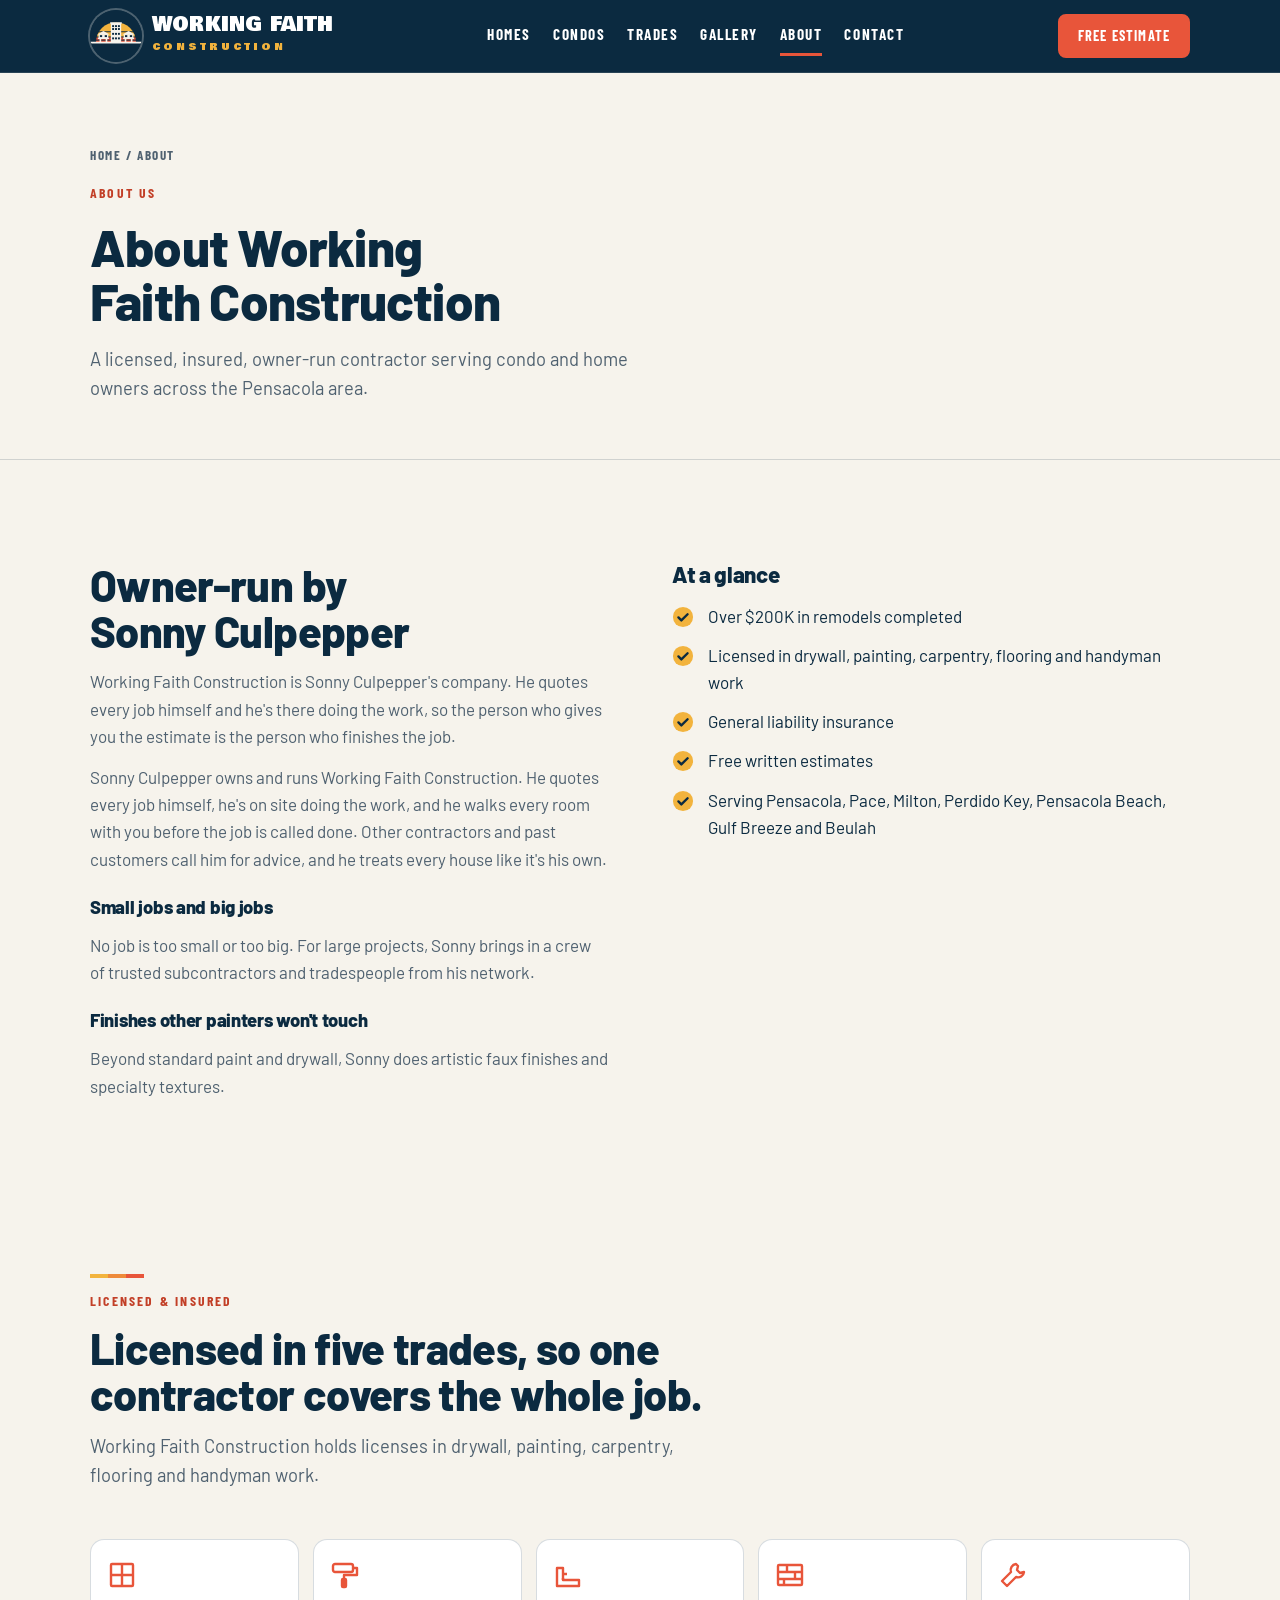
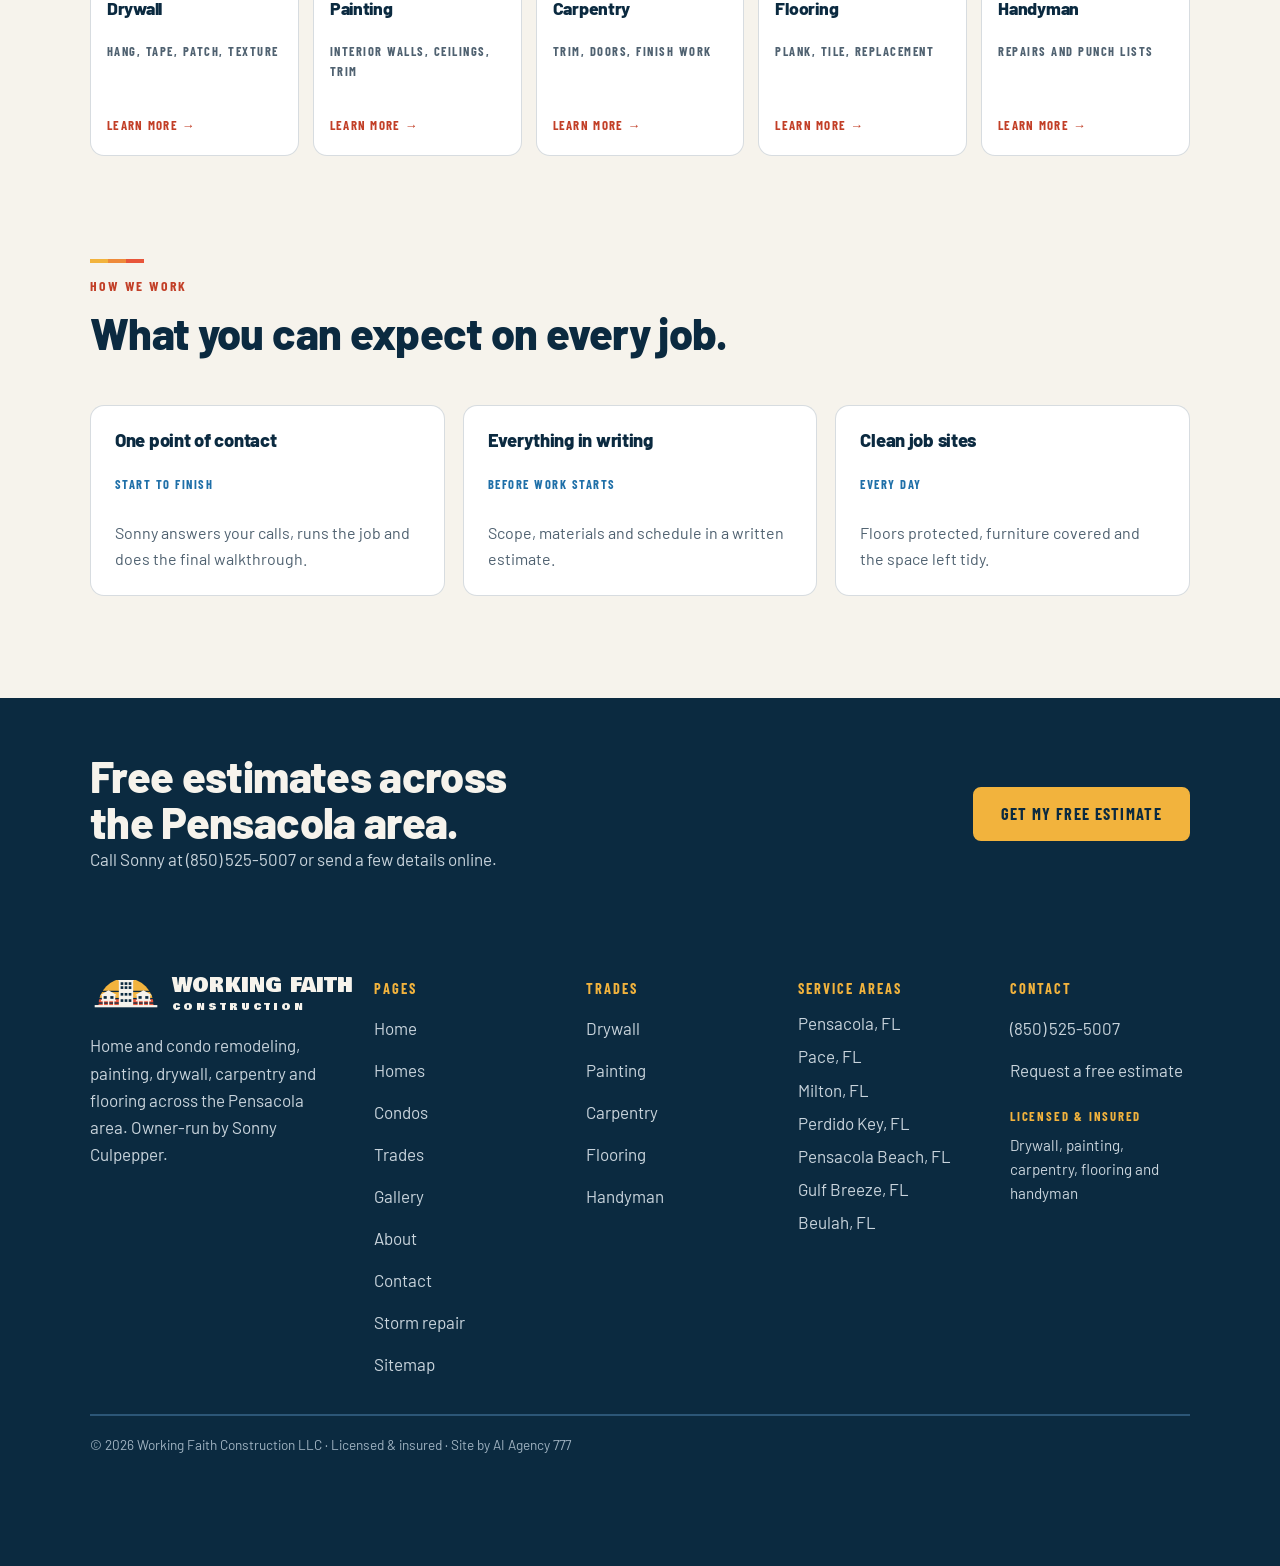
==== commit a8ce1505: "Add files via upload" ====
--- a/about.html
+++ b/about.html
@@ -16,6 +16,7 @@
 <meta property="og:description" content="Working Faith Construction is an owner-run contractor in the Pensacola area, licensed in drywall, painting, carpentry, flooring and handyman work, and insured.">
 <meta property="og:url" content="https://workingfaithconstruction.com/about.html">
 <meta name="twitter:card" content="summary">
+<link rel="icon" href="favicon.svg" type="image/svg+xml">
 <link rel="stylesheet" href="https://fonts.googleapis.com/css2?family=Bowlby+One&family=Barlow:wght@400;500;600;700;800&family=Barlow+Condensed:wght@600;700&display=swap">
 <link rel="stylesheet" href="site.css">
 <script type="application/ld+json">{"@context": "https://schema.org", "@type": "BreadcrumbList", "itemListElement": [{"@type": "ListItem", "position": 1, "name": "Home", "item": "https://workingfaithconstruction.com/"}, {"@type": "ListItem", "position": 2, "name": "About", "item": "https://workingfaithconstruction.com/about.html"}]}</script>
@@ -28,17 +29,38 @@
     <symbol id="mark" viewBox="0 10 160 76">
       <g clip-path="url(#sunClip)">
         <rect x="0" y="16" width="160" height="28" fill="#F2B33D"></rect>
-        <rect x="0" y="47" width="160" height="13" fill="#EE8A3A"></rect>
+        <rect x="0" y="47" width="160" height="13" fill="#F2B33D"></rect>
         <rect x="0" y="63" width="160" height="7" fill="#E8553A"></rect>
         <rect x="0" y="73" width="160" height="5" fill="#E8553A"></rect>
       </g>
       <g fill="currentColor">
         <path d="M62 16 H98 V21 H96 V78 H64 V21 H62 Z"></path>
-        <path d="M22 54 L41 43 L60 54 Z"></path><rect x="26" y="53" width="30" height="25"></rect>
-        <path d="M100 54 L119 43 L138 54 Z"></path><rect x="104" y="53" width="30" height="25"></rect>
+        <path d="M22 54 L41 43 L60 54 Z"></path><rect x="26" y="53" width="30" height="13"></rect><rect x="24" y="65" width="34" height="2.5"></rect><rect x="28" y="67" width="3" height="11"></rect><rect x="39.5" y="67" width="3" height="11"></rect><rect x="51" y="67" width="3" height="11"></rect>
+        <path d="M100 54 L119 43 L138 54 Z"></path><rect x="104" y="53" width="30" height="13"></rect><rect x="102" y="65" width="34" height="2.5"></rect><rect x="106" y="67" width="3" height="11"></rect><rect x="117.5" y="67" width="3" height="11"></rect><rect x="129" y="67" width="3" height="11"></rect>
       </g>
-      <g style="fill:var(--win,#F6F3EC)"><rect x="68" y="25" width="6" height="6"></rect><rect x="77" y="25" width="6" height="6"></rect><rect x="86" y="25" width="6" height="6"></rect><rect x="68" y="34" width="6" height="6"></rect><rect x="77" y="34" width="6" height="6"></rect><rect x="86" y="34" width="6" height="6"></rect><rect x="68" y="49" width="6" height="6"></rect><rect x="77" y="49" width="6" height="6"></rect><rect x="86" y="49" width="6" height="6"></rect><rect x="68" y="63" width="6" height="6"></rect><rect x="77" y="63" width="6" height="6"></rect><rect x="86" y="63" width="6" height="6"></rect><rect x="30" y="56" width="7" height="6"></rect><rect x="45" y="56" width="7" height="6"></rect><rect x="108" y="56" width="7" height="6"></rect><rect x="123" y="56" width="7" height="6"></rect><rect x="38" y="66" width="6" height="12"></rect><rect x="116" y="66" width="6" height="12"></rect></g>
+      <g style="fill:var(--win,#F6F3EC)"><rect x="68" y="25" width="6" height="6"></rect><rect x="77" y="25" width="6" height="6"></rect><rect x="86" y="25" width="6" height="6"></rect><rect x="68" y="34" width="6" height="6"></rect><rect x="77" y="34" width="6" height="6"></rect><rect x="86" y="34" width="6" height="6"></rect><rect x="68" y="49" width="6" height="6"></rect><rect x="77" y="49" width="6" height="6"></rect><rect x="86" y="49" width="6" height="6"></rect><rect x="68" y="63" width="6" height="6"></rect><rect x="77" y="63" width="6" height="6"></rect><rect x="86" y="63" width="6" height="6"></rect><rect x="30" y="56" width="7" height="6"></rect><rect x="45" y="56" width="7" height="6"></rect><rect x="108" y="56" width="7" height="6"></rect><rect x="123" y="56" width="7" height="6"></rect></g>
       <rect x="10" y="76" width="140" height="5" fill="currentColor"></rect>
+    </symbol>
+    <clipPath id="badgeClip"><circle cx="50" cy="50" r="50"></circle></clipPath>
+    <symbol id="badge" viewBox="0 0 100 100">
+      <circle cx="50" cy="50" r="50" fill="#0B2A40"></circle>
+      <g clip-path="url(#badgeClip)">
+        <g transform="translate(0.4 13.64) scale(0.62)">
+          <g clip-path="url(#sunClip)">
+            <rect x="0" y="16" width="160" height="28" fill="#F2B33D"></rect>
+            <rect x="0" y="47" width="160" height="13" fill="#F2B33D"></rect>
+            <rect x="0" y="63" width="160" height="7" fill="#E8553A"></rect>
+            <rect x="0" y="73" width="160" height="5" fill="#E8553A"></rect>
+          </g>
+          <g fill="#F6F3EC">
+            <path d="M62 16 H98 V21 H96 V78 H64 V21 H62 Z"></path>
+            <path d="M22 54 L41 43 L60 54 Z"></path><rect x="26" y="53" width="30" height="13"></rect><rect x="24" y="64" width="34" height="4"></rect><rect x="29" y="67" width="5" height="11"></rect><rect x="48" y="67" width="5" height="11"></rect>
+            <path d="M100 54 L119 43 L138 54 Z"></path><rect x="104" y="53" width="30" height="13"></rect><rect x="102" y="64" width="34" height="4"></rect><rect x="107" y="67" width="5" height="11"></rect><rect x="126" y="67" width="5" height="11"></rect>
+          </g>
+          <g fill="#0B2A40"><rect x="68" y="25" width="6" height="6"></rect><rect x="77" y="25" width="6" height="6"></rect><rect x="86" y="25" width="6" height="6"></rect><rect x="68" y="34" width="6" height="6"></rect><rect x="77" y="34" width="6" height="6"></rect><rect x="86" y="34" width="6" height="6"></rect><rect x="68" y="49" width="6" height="6"></rect><rect x="77" y="49" width="6" height="6"></rect><rect x="86" y="49" width="6" height="6"></rect><rect x="68" y="63" width="6" height="6"></rect><rect x="77" y="63" width="6" height="6"></rect><rect x="86" y="63" width="6" height="6"></rect><rect x="30" y="56" width="7" height="6"></rect><rect x="45" y="56" width="7" height="6"></rect><rect x="108" y="56" width="7" height="6"></rect><rect x="123" y="56" width="7" height="6"></rect></g>
+        </g>
+        <rect x="0" y="61" width="100" height="3.4" fill="#F6F3EC"></rect>
+      </g>
     </symbol>
     <symbol id="ico-x" viewBox="0 0 24 24"><circle cx="12" cy="12" r="11" fill="#E2DACA"></circle><path d="M8 8l8 8M16 8l-8 8" stroke="#4F6170" stroke-width="2.5" stroke-linecap="round"></path></symbol>
     <symbol id="ico-check" viewBox="0 0 24 24"><circle cx="12" cy="12" r="11" fill="#F2B33D"></circle><path d="M7 12.5l3.2 3.2L17 9" fill="none" stroke="#0B2A40" stroke-width="2.6" stroke-linecap="round" stroke-linejoin="round"></path></symbol>
@@ -48,13 +70,13 @@
 <header class="site">
   <div class="wrap">
     <a class="brand" href="index.html" aria-label="Working Faith Construction, home">
-      <svg viewBox="0 10 160 76" aria-hidden="true"><use href="#mark"></use></svg>
+      <svg class="badge" viewBox="0 0 100 100" aria-hidden="true"><use href="#badge"></use></svg>
       <span><b>WORKING FAITH</b><small>CONSTRUCTION</small></span>
     </a>
     <nav class="main" id="mainNav" aria-label="Main">
-      <a href="index.html">Home</a>
       <a href="home-remodel.html">Homes</a>
       <a href="condo-remodel.html">Condos</a>
+      <a href="trades.html">Trades</a>
       <a href="gallery.html">Gallery</a>
       <a href="about.html" aria-current="page">About</a>
       <a href="contact.html">Contact</a>
@@ -79,7 +101,7 @@
     <div class="prose reveal">
       <h2>Owner-run by Sonny Culpepper</h2>
       <p>Working Faith Construction is Sonny Culpepper's company. He quotes every job himself and he's there doing the work, so the person who gives you the estimate is the person who finishes the job.</p>
-      <p>[Sonny's story: how he got started and why he named the company Working Faith, in his own words.]</p>
+      <p>Sonny Culpepper owns and runs Working Faith Construction. He quotes every job himself, he's on site doing the work, and he walks every room with you before the job is called done. Other contractors and past customers call him for advice, and he treats every house like it's his own.</p>
       <h3>Small jobs and big jobs</h3>
       <p>No job is too small or too big. For large projects, Sonny brings in a crew of trusted subcontractors and tradespeople from his network.</p>
       <h3>Finishes other painters won't touch</h3>
@@ -102,14 +124,14 @@
     <div class="sec-head reveal">
       <span class="eyebrow">Licensed &amp; insured</span>
       <h2>Licensed in five trades, so one contractor covers the whole job.</h2>
-      <p class="lede">Working Faith Construction holds licenses in drywall, painting, carpentry, flooring and handyman work. License numbers: [License numbers].</p>
+      <p class="lede">Working Faith Construction holds licenses in drywall, painting, carpentry, flooring and handyman work.</p>
     </div>
     <div class="licenses">
-      <div class="lic reveal"><svg viewBox="0 0 30 30" fill="none" stroke="currentColor" stroke-width="2.4" aria-hidden="true"><rect x="4" y="4" width="22" height="22" rx="1"></rect><path d="M4 15h22M15 4v22"></path></svg><h3>Drywall</h3><h4>Hang, tape, patch, texture</h4></div>
-      <div class="lic reveal"><svg viewBox="0 0 30 30" fill="none" stroke="currentColor" stroke-width="2.4" stroke-linejoin="round" aria-hidden="true"><rect x="3" y="4" width="20" height="8" rx="2"></rect><path d="M23 8h4v7H14v4"></path><rect x="12" y="19" width="4" height="8" rx="1" fill="currentColor"></rect></svg><h3>Painting</h3><h4>Interior walls, ceilings, trim</h4></div>
-      <div class="lic reveal"><svg viewBox="0 0 30 30" fill="none" stroke="currentColor" stroke-width="2.4" stroke-linejoin="round" aria-hidden="true"><path d="M4 26V8h6v12h16v6z"></path><path d="M10 14h4M10 20v-2"></path></svg><h3>Carpentry</h3><h4>Trim, doors, finish work</h4></div>
-      <div class="lic reveal"><svg viewBox="0 0 30 30" fill="none" stroke="currentColor" stroke-width="2.4" aria-hidden="true"><rect x="3" y="5" width="24" height="20" rx="1"></rect><path d="M3 12h24M3 19h24M12 5v7M20 12v7M9 19v6"></path></svg><h3>Flooring</h3><h4>Plank, tile, replacement</h4></div>
-      <div class="lic reveal"><svg viewBox="0 0 30 30" fill="none" stroke="currentColor" stroke-width="2.4" stroke-linecap="round" stroke-linejoin="round" aria-hidden="true"><path d="M18 4a6 6 0 0 0-5 8L4 21l5 5 9-9a6 6 0 0 0 8-5l-4 1-3-3 1-4z"></path></svg><h3>Handyman</h3><h4>Repairs and punch lists</h4></div>
+      <a class="lic reveal" href="drywall-repair.html"><svg viewBox="0 0 30 30" fill="none" stroke="currentColor" stroke-width="2.4" aria-hidden="true"><rect x="4" y="4" width="22" height="22" rx="1"></rect><path d="M4 15h22M15 4v22"></path></svg><h3>Drywall</h3><h4>Hang, tape, patch, texture</h4><span class="lic-go">Learn more →</span></a>
+      <a class="lic reveal" href="interior-painting.html"><svg viewBox="0 0 30 30" fill="none" stroke="currentColor" stroke-width="2.4" stroke-linejoin="round" aria-hidden="true"><rect x="3" y="4" width="20" height="8" rx="2"></rect><path d="M23 8h4v7H14v4"></path><rect x="12" y="19" width="4" height="8" rx="1" fill="currentColor"></rect></svg><h3>Painting</h3><h4>Interior walls, ceilings, trim</h4><span class="lic-go">Learn more →</span></a>
+      <a class="lic reveal" href="carpentry-trim.html"><svg viewBox="0 0 30 30" fill="none" stroke="currentColor" stroke-width="2.4" stroke-linejoin="round" aria-hidden="true"><path d="M4 26V8h6v12h16v6z"></path><path d="M10 14h4M10 20v-2"></path></svg><h3>Carpentry</h3><h4>Trim, doors, finish work</h4><span class="lic-go">Learn more →</span></a>
+      <a class="lic reveal" href="flooring-installation.html"><svg viewBox="0 0 30 30" fill="none" stroke="currentColor" stroke-width="2.4" aria-hidden="true"><rect x="3" y="5" width="24" height="20" rx="1"></rect><path d="M3 12h24M3 19h24M12 5v7M20 12v7M9 19v6"></path></svg><h3>Flooring</h3><h4>Plank, tile, replacement</h4><span class="lic-go">Learn more →</span></a>
+      <a class="lic reveal" href="handyman-services.html"><svg viewBox="0 0 30 30" fill="none" stroke="currentColor" stroke-width="2.4" stroke-linecap="round" stroke-linejoin="round" aria-hidden="true"><path d="M18 4a6 6 0 0 0-5 8L4 21l5 5 9-9a6 6 0 0 0 8-5l-4 1-3-3 1-4z"></path></svg><h3>Handyman</h3><h4>Repairs and punch lists</h4><span class="lic-go">Learn more →</span></a>
     </div>
   </div>
 </section>
@@ -145,10 +167,11 @@
       </a>
       <p style="margin-top:16px;max-width:42ch;color:#C9D4DC">Home and condo remodeling, painting, drywall, carpentry and flooring across the Pensacola area. Owner-run by Sonny Culpepper.</p>
     </div>
-    <div><h4>Pages</h4><ul><li><a href="index.html">Home</a></li><li><a href="home-remodel.html">Homes</a></li><li><a href="condo-remodel.html">Condos</a></li><li><a href="gallery.html">Gallery</a></li><li><a href="about.html">About</a></li><li><a href="contact.html">Contact</a></li><li><a href="sitemap.xml">Sitemap</a></li></ul></div>
+    <div><h4>Pages</h4><ul><li><a href="index.html">Home</a></li><li><a href="home-remodel.html">Homes</a></li><li><a href="condo-remodel.html">Condos</a></li><li><a href="trades.html">Trades</a></li><li><a href="gallery.html">Gallery</a></li><li><a href="about.html">About</a></li><li><a href="contact.html">Contact</a></li><li><a href="storm-repair.html">Storm repair</a></li><li><a href="sitemap.xml">Sitemap</a></li></ul></div>
+    <div><h4>Trades</h4><ul><li><a href="drywall-repair.html">Drywall</a></li><li><a href="interior-painting.html">Painting</a></li><li><a href="carpentry-trim.html">Carpentry</a></li><li><a href="flooring-installation.html">Flooring</a></li><li><a href="handyman-services.html">Handyman</a></li></ul></div>
     <div><h4>Service areas</h4><ul><li>Pensacola, FL</li><li>Pace, FL</li><li>Milton, FL</li><li>Perdido Key, FL</li><li>Pensacola Beach, FL</li><li>Gulf Breeze, FL</li><li>Beulah, FL</li></ul></div>
     <div><h4>Contact</h4><ul><li><a href="tel:+18505255007">(850) 525-5007</a></li><li><a href="contact.html#estimate">Request a free estimate</a></li></ul><h5 class="fh5">Licensed &amp; insured</h5><p class="fp">Drywall, painting, carpentry, flooring and handyman</p></div>
-    <p class="legal">© 2026 Working Faith Construction LLC · Licensed &amp; insured · License nos. [License numbers] · Site by AI Agency 777</p>
+    <p class="legal">© 2026 Working Faith Construction LLC · Licensed &amp; insured · Site by AI Agency 777</p>
   </div>
 </footer>
 <div class="callbar">
--- a/site.css
+++ b/site.css
@@ -370,3 +370,323 @@
 .sr{position:absolute;width:1px;height:1px;overflow:hidden;clip:rect(0 0 0 0);white-space:nowrap}
 footer.site .fh5{margin:18px 0 6px;font-family:var(--label);font-weight:700;text-transform:uppercase;letter-spacing:.14em;color:var(--gold);font-size:.8rem}
 footer.site .fp{color:#C9D4DC;font-size:.95rem}
+
+/* navy badge logo */
+.brand svg.badge{width:52px;height:52px;flex:none}
+@media (max-width:460px){.brand svg.badge{width:42px;height:42px}}
+.sun-card{background:var(--navy);border-color:var(--navy);box-shadow:0 30px 60px rgba(11,42,64,.28)}
+.sun-card figcaption{color:var(--white)}
+.sun-card .wm-small{color:var(--gold)}
+
+/* navy header */
+header.site{background:var(--navy);border-bottom:1px solid rgba(246,243,236,.12);backdrop-filter:none}
+header.site .brand{color:#FFFFFF}
+header.site .brand small{color:var(--gold)}
+header.site .brand svg.badge{border-radius:50%;box-shadow:0 0 0 2px rgba(246,243,236,.28)}
+nav.main a{color:#FFFFFF}
+nav.main a:hover,nav.main a[aria-current="page"]{border-color:var(--coral);color:#FFFFFF}
+.menu-btn{color:#FFFFFF;border-color:rgba(246,243,236,.3)}
+@media (max-width:920px){
+  nav.main{background:var(--navy);border-bottom:1px solid rgba(246,243,236,.12);box-shadow:0 16px 30px rgba(0,0,0,.25)}
+  nav.main a{border-bottom:1px solid rgba(246,243,236,.12)}
+  nav.main a[aria-current="page"]{color:var(--gold)}
+}
+
+/* full-width hero slider */
+.hero-slider{position:relative;background:var(--navy);overflow:hidden}
+.hs-track{display:flex;overflow-x:auto;scroll-snap-type:x mandatory;scroll-behavior:smooth;scrollbar-width:none;-webkit-overflow-scrolling:touch}
+.hs-track::-webkit-scrollbar{display:none}
+.hs-slide{flex:0 0 100%;scroll-snap-align:start}
+.hs-slide a{display:block}
+.hs-slide img{display:block;width:100%;height:auto;aspect-ratio:2000/761}
+.hs-arrow{position:absolute;top:50%;transform:translateY(-50%);width:44px;height:44px;border-radius:50%;border:0;background:rgba(11,42,64,.7);color:#fff;display:grid;place-items:center;cursor:pointer}
+.hs-arrow svg{width:22px;height:22px}
+.hs-arrow[hidden],.hs-dots[hidden]{display:none}
+.hs-prev{left:12px}.hs-next{right:12px}
+.hs-arrow:hover{background:var(--coral)}
+.hs-dots{position:absolute;left:0;right:0;bottom:10px;display:flex;justify-content:center;gap:8px}
+.hs-dots button{width:12px;height:12px;border-radius:50%;border:2px solid #fff;background:transparent;padding:0;cursor:pointer}
+.hs-dots button[aria-current="true"]{background:var(--gold);border-color:var(--gold)}
+@media (max-width:600px){.hs-arrow{width:36px;height:36px}.hs-dots{bottom:6px}}
+
+/* ---------- slider: photo slides ---------- */
+.hs-slide{position:relative;aspect-ratio:2000/761;overflow:hidden}
+.hs-slide img{height:100%}
+.hs-banner{background:linear-gradient(180deg,#032441,#021F35)}
+.hs-banner a,.hs-banner picture{display:block;height:100%}
+.hs-banner img{aspect-ratio:auto;object-fit:contain}
+.hs-photo img{position:absolute;inset:0;width:100%;height:100%;object-fit:cover;aspect-ratio:auto}
+.hs-photo::after{content:"";position:absolute;inset:0;background:linear-gradient(90deg,rgba(11,42,64,.9) 0%,rgba(11,42,64,.62) 34%,rgba(11,42,64,0) 64%);pointer-events:none}
+.hs-cap{position:absolute;z-index:2;top:50%;transform:translateY(-50%);left:max(var(--gutter),calc((100% - var(--wrap))/2 + var(--gutter)));max-width:min(500px,44%);display:flex;flex-direction:column;align-items:flex-start;gap:12px;color:#fff}
+.hs-cap .eyebrow{color:var(--gold)}
+.hs-title{margin:0;font-family:var(--head);font-weight:800;font-size:clamp(1.3rem,3.2vw,2.6rem);line-height:1.08;letter-spacing:-.015em;text-wrap:balance}
+.hs-photo.split::after{background:linear-gradient(0deg,rgba(11,42,64,.92) 0%,rgba(11,42,64,.55) 30%,rgba(11,42,64,0) 55%)}
+.hs-photo.split .hs-cap{top:auto;bottom:clamp(14px,3vw,36px);transform:none;left:50%;translate:-50% 0;max-width:min(760px,92%);align-items:center;text-align:center}
+.chip{position:absolute;top:10px;left:10px;z-index:2;background:var(--navy);color:#fff;font-family:var(--label);font-weight:700;letter-spacing:.12em;text-transform:uppercase;font-size:.78rem;line-height:1;padding:7px 10px;border-radius:6px}
+.chip.after{background:var(--gold);color:var(--navy)}
+.hs-photo .ba-l{top:clamp(10px,2vw,20px);left:clamp(10px,2vw,20px)}
+.hs-photo .ba-r{top:clamp(10px,2vw,20px);left:calc(50% + clamp(10px,2vw,20px))}
+@media (max-width:600px){
+  .hs-slide{aspect-ratio:16/10}
+  .hs-cap{max-width:68%;gap:8px}
+  .hs-cap .eyebrow{font-size:.7rem}
+  .hs-photo:not(.split) .hs-cap .btn{display:none}
+  .hs-photo.split .hs-cap .eyebrow{display:none}
+  .hs-photo.split .hs-cap .btn{min-height:40px;padding:6px 14px;font-size:.8rem}
+  .hs-photo::after{background:linear-gradient(90deg,rgba(11,42,64,.9) 0%,rgba(11,42,64,.6) 48%,rgba(11,42,64,.1) 80%)}
+}
+
+/* ---------- project photos ---------- */
+.lb{display:block;cursor:zoom-in;border-radius:12px;overflow:hidden}
+.lb:focus-visible{outline:3px solid var(--gold);outline-offset:3px}
+.ba{display:grid;grid-template-columns:1fr 1fr;gap:6px}
+.ba-side{position:relative}
+.ba img,.gal figure>.lb img,.vid video{display:block;width:100%;height:auto;aspect-ratio:4/5;object-fit:cover;border-radius:12px;background:var(--paper)}
+.work figure{margin:0;display:flex;flex-direction:column;gap:10px}
+.work .single img{display:block;width:100%;height:auto;aspect-ratio:8/5;object-fit:cover;border-radius:12px}
+.work figcaption h3,.gal figcaption h3{font-size:1.05rem}
+.work figcaption p{margin:2px 0 0;color:var(--muted);font-size:.92rem}
+.gal figure.wide{grid-column:span 2}
+.gal figure[hidden]{display:none}
+.vid video{background:#0B2A40}
+@media (max-width:760px){.work .single img{aspect-ratio:4/3}}
+@media (max-width:560px){.gal figure.wide{grid-column:auto}}
+.condo-media{display:grid;grid-template-columns:1fr 1fr;gap:12px;align-self:start}
+.condo-media figure{margin:0;display:flex;flex-direction:column;gap:6px}
+.condo-media img,.condo-media video{display:block;width:100%;height:auto;aspect-ratio:9/14;object-fit:cover;border-radius:12px}
+.condo-media figcaption{font-size:.9rem;color:var(--muted)}
+
+/* ---------- lightbox ---------- */
+dialog.lightbox{border:0;padding:0;background:transparent;max-width:min(96vw,1100px);max-height:94vh;overflow:visible}
+dialog.lightbox::backdrop{background:rgba(6,22,34,.88)}
+dialog.lightbox img{display:block;max-width:min(96vw,1100px);max-height:84vh;width:auto;height:auto;border-radius:10px;margin:0 auto}
+dialog.lightbox .lb-cap{color:#F6F3EC;text-align:center;margin:10px auto 0;max-width:70ch;font-size:.95rem}
+dialog.lightbox .lb-close{position:absolute;top:-14px;right:-6px;width:44px;height:44px;border-radius:50%;border:0;background:var(--gold);color:var(--navy);font-size:1.6rem;line-height:1;cursor:pointer}
+@media (max-width:600px){dialog.lightbox .lb-close{top:-52px;right:0}}
+@media (max-width:600px){.hs-arrow{display:none!important}.hs-photo.split .hs-cap .btn{display:none}.hs-title{font-size:1.15rem}}
+@media (max-width:600px){.hs-photo.split .hs-cap{bottom:30px}}
+
+/* ---------- storm-repair landing page ---------- */
+.lp-hero{background:var(--navy);color:var(--sand);padding-block:clamp(40px,7vw,88px);position:relative;overflow:hidden}
+.lp-hero::after{content:"";position:absolute;left:0;right:0;bottom:0;height:10px;background:linear-gradient(180deg,var(--gold) 0 30%,transparent 30% 45%,var(--orange) 45% 70%,transparent 70% 80%,var(--coral) 80%)}
+.lp-hero-grid{display:grid;grid-template-columns:minmax(0,1.2fr) minmax(0,.8fr);gap:clamp(28px,5vw,64px);align-items:center}
+.lp-hero h1{color:#fff;font-size:clamp(2.1rem,5vw,3.6rem);margin:12px 0 16px}
+.lp-hero .eyebrow{color:var(--gold)}
+.lp-hero .lede{color:#C9D4DC;max-width:56ch}
+.lp-hero .cta-row{margin-top:26px}
+.btn.ghost-light{background:transparent;color:#fff;border-color:rgba(246,243,236,.7)}
+.btn.ghost-light:hover{background:#fff;color:var(--navy);border-color:#fff}
+.lp-trust{list-style:none;margin:22px 0 0;padding:0;display:flex;flex-wrap:wrap;gap:8px 18px;font-family:var(--label);font-weight:700;text-transform:uppercase;letter-spacing:.1em;font-size:.88rem;color:#fff}
+.lp-trust li{display:flex;align-items:center;gap:8px}
+.lp-trust li::before{content:"";width:8px;height:8px;border-radius:50%;background:var(--gold)}
+.lp-reel{margin:0;justify-self:center;width:100%;max-width:340px;display:flex;flex-direction:column;gap:8px}
+.lp-reel video{display:block;width:100%;height:auto;aspect-ratio:9/16;border-radius:22px;background:#06192A;border:6px solid #123A57;box-shadow:0 30px 60px rgba(0,0,0,.35)}
+.lp-reel figcaption{text-align:center;font-size:.9rem;color:#9FB2C0}
+.lp-plays{list-style:none;margin:0;padding:0;display:grid;grid-template-columns:repeat(3,minmax(0,1fr));gap:16px}
+.lp-play{background:var(--white);border:1px solid var(--line);border-radius:14px;padding:20px 20px 18px;position:relative}
+.lp-play .lp-num{font-family:var(--label);font-weight:700;letter-spacing:.12em;color:var(--coral-ink);font-size:.9rem}
+.lp-play h3{margin:6px 0 6px;font-size:1.2rem}
+.lp-play p{margin:0;color:var(--muted)}
+.lp-note{margin-top:22px;padding:16px 20px;border-left:5px solid var(--gold);background:var(--paper);border-radius:8px}
+.lp-grid{display:grid;grid-template-columns:2fr 1fr 1fr;gap:16px}
+.lp-grid figure{margin:0;display:flex;flex-direction:column;gap:10px}
+.lp-grid figure>.lb img{display:block;width:100%;height:auto;aspect-ratio:4/5;object-fit:cover;border-radius:12px}
+.lp-grid figcaption h3{font-size:1.05rem}
+.lp-grid figcaption p{margin:2px 0 0;color:var(--muted);font-size:.92rem}
+.lp-steps{list-style:none;margin:0;padding:0;display:grid;grid-template-columns:repeat(4,minmax(0,1fr));gap:16px}
+.lp-steps li{border-top:4px solid var(--navy);padding-top:14px}
+.lp-steps b{display:inline-grid;place-items:center;width:40px;height:40px;border-radius:50%;background:var(--navy);color:var(--gold);font-family:var(--head);font-weight:800;margin-bottom:8px}
+.lp-steps h3{font-size:1.1rem;margin-bottom:4px}
+.lp-steps p{margin:0;color:var(--muted)}
+.lp-areas{margin-top:16px;color:#C9D4DC;font-size:.95rem}
+@media (max-width:900px){
+  .lp-hero-grid{grid-template-columns:minmax(0,1fr)}
+  .lp-reel{max-width:300px}
+  .lp-plays{grid-template-columns:repeat(2,minmax(0,1fr))}
+  .lp-steps{grid-template-columns:repeat(2,minmax(0,1fr))}
+  .lp-grid{grid-template-columns:1fr 1fr}
+  .lp-grid figure.wide{grid-column:1/-1}
+}
+@media (max-width:560px){
+  .lp-plays,.lp-steps{grid-template-columns:minmax(0,1fr)}
+  .lp-hero .cta-row .btn{width:100%}
+}
+[hidden]{display:none!important}
+
+/* ---------- trades ---------- */
+a.lic{text-decoration:none;color:inherit;transition:transform .18s ease,box-shadow .18s ease,border-color .18s ease}
+a.lic:hover{transform:translateY(-3px);box-shadow:0 14px 28px rgba(11,42,64,.12);border-color:var(--coral)}
+a.lic:focus-visible{outline:3px solid var(--gold);outline-offset:3px}
+.lic-go{display:block;margin-top:10px;font-family:var(--label);font-weight:700;text-transform:uppercase;letter-spacing:.1em;font-size:.8rem;color:var(--coral-ink)}
+.trade-hero{position:relative;overflow:hidden;color:#fff;min-height:clamp(380px,48vw,540px);display:flex;align-items:flex-end;padding-block:clamp(40px,6vw,72px)}
+.trade-hero .trade-splash{position:absolute;inset:0;width:100%;height:100%;object-fit:cover;z-index:0}
+.trade-hero::before{content:"";position:absolute;inset:0;z-index:1;background:linear-gradient(90deg,rgba(11,42,64,.94) 0%,rgba(11,42,64,.78) 45%,rgba(11,42,64,.25) 100%),linear-gradient(0deg,rgba(11,42,64,.6),rgba(11,42,64,0) 50%)}
+.trade-hero .wrap{position:relative;z-index:2;width:100%}
+.trade-hero h1{color:#fff;max-width:18ch;margin:10px 0 14px}
+.trade-hero .lede{color:#DCE5EB;max-width:56ch}
+.trade-hero .eyebrow{color:var(--gold)}
+.trade-hero .crumbs,.trade-hero .crumbs a{color:#C9D4DC}
+.trade-hero .cta-row{margin-top:24px}
+.svc-list{list-style:none;margin:0;padding:0;display:grid;grid-template-columns:repeat(3,minmax(0,1fr));gap:16px}
+.svc-list li{background:var(--white);border:1px solid var(--line);border-top:4px solid var(--gold);border-radius:12px;padding:18px 20px}
+.svc-list h3{font-size:1.15rem;margin-bottom:6px}
+.svc-list p{margin:0;color:var(--muted)}
+.trade-media{display:grid;grid-template-columns:repeat(3,minmax(0,1fr));gap:16px}
+.trade-media figure{margin:0;display:flex;flex-direction:column;gap:10px}
+.trade-media figure.wide{grid-column:span 2}
+.trade-media figure>.lb img,.trade-media .vid video{display:block;width:100%;height:auto;aspect-ratio:4/5;object-fit:cover;border-radius:12px}
+.trade-media figcaption h3{font-size:1.05rem}
+.trade-media figcaption p{margin:2px 0 0;color:var(--muted);font-size:.92rem}
+.other-trades{margin-top:24px;font-family:var(--label);font-weight:700;text-transform:uppercase;letter-spacing:.08em;font-size:.9rem;display:flex;flex-wrap:wrap;gap:8px 16px;align-items:center}
+.other-trades a{color:var(--coral-ink)}
+.trade-cards{display:grid;grid-template-columns:repeat(2,minmax(0,1fr));gap:18px}
+.trade-card{position:relative;display:block;border-radius:16px;overflow:hidden;aspect-ratio:16/9;color:#fff;text-decoration:none;background:var(--navy)}
+.trade-card img{position:absolute;inset:0;width:100%;height:100%;object-fit:cover;transition:transform .5s ease}
+.trade-card:hover img{transform:scale(1.04)}
+.trade-card::after{content:"";position:absolute;inset:0;background:linear-gradient(0deg,rgba(11,42,64,.94) 0%,rgba(11,42,64,.55) 45%,rgba(11,42,64,.05) 80%)}
+.trade-card .tc-body{position:absolute;left:0;right:0;bottom:0;z-index:2;padding:clamp(16px,3vw,26px);display:flex;flex-direction:column;gap:6px}
+.trade-card .eyebrow{color:var(--gold)}
+.trade-card h2{color:#fff;font-size:clamp(1.5rem,3vw,2.1rem)}
+.trade-card p{margin:0;color:#DCE5EB}
+.tc-go{font-family:var(--label);font-weight:700;text-transform:uppercase;letter-spacing:.1em;font-size:.85rem;color:var(--gold)}
+.trade-card:focus-visible{outline:3px solid var(--gold);outline-offset:3px}
+.trade-cards .trade-card:first-child{grid-column:1/-1;aspect-ratio:21/8}
+@media (max-width:900px){.svc-list,.trade-media{grid-template-columns:repeat(2,minmax(0,1fr))}}
+@media (max-width:640px){
+  .svc-list,.trade-media,.trade-cards{grid-template-columns:minmax(0,1fr)}
+  .trade-media figure.wide{grid-column:auto}
+  .trade-cards .trade-card:first-child{aspect-ratio:4/3}
+  .trade-card{aspect-ratio:4/3}
+  .trade-hero .cta-row .btn{width:100%}
+}
+
+/* ---------- featured review ---------- */
+.review-sec{padding-block:clamp(40px,6vw,72px)}
+.review{margin:0 auto;max-width:760px;text-align:center;background:var(--white);border:1px solid var(--line);border-radius:18px;padding:clamp(24px,4vw,44px);box-shadow:0 20px 40px rgba(11,42,64,.08)}
+.stars{display:inline-flex;gap:4px}
+.stars svg{width:28px;height:28px;fill:var(--gold)}
+.review blockquote{margin:16px 0 14px}
+.review blockquote p{font-family:var(--head);font-weight:700;font-size:clamp(1.2rem,2.6vw,1.6rem);line-height:1.35;color:var(--navy)}
+.review figcaption{color:var(--muted)}
+.review figcaption b{color:var(--navy)}
+.review-tags{list-style:none;margin:16px 0 0;padding:0;display:flex;justify-content:center;flex-wrap:wrap;gap:8px}
+.review-tags li{font-family:var(--label);font-weight:700;text-transform:uppercase;letter-spacing:.1em;font-size:.8rem;padding:6px 12px;border-radius:999px;background:var(--navy);color:#fff}
+
+/* ---------- form sending ---------- */
+.hp{position:absolute!important;left:-9999px;width:1px;height:1px;overflow:hidden}
+.send-err{margin:4px 0 0;padding:12px 14px;border-radius:8px;background:#FDECE8;color:var(--coral-ink);font-weight:600}
+#estForm{position:relative}
+.ty{text-align:center}
+.ty .wrap{display:flex;flex-direction:column;align-items:center;gap:10px}
+.ty .lede{margin-inline:auto}
+.ty-badge{width:96px;height:96px}
+
+/* ======================================================
+   Layout pass: every row full, no orphan tiles
+   ====================================================== */
+/* Five trades: always one even row */
+.licenses{grid-template-columns:repeat(5,minmax(0,1fr))!important;gap:14px}
+.lic{height:100%}
+.lic-go{margin-top:auto;padding-top:8px}
+@media (max-width:900px){
+  .licenses{gap:10px}
+  .lic{padding:16px 10px;align-items:center;text-align:center}
+  .lic h4{display:none}
+  .lic h3{font-size:1rem}
+  .lic-go{font-size:.72rem;letter-spacing:.06em}
+}
+@media (max-width:600px){
+  .licenses{gap:6px}
+  .lic{padding:12px 4px;gap:6px;border-radius:12px}
+  .lic svg{width:26px;height:26px}
+  .lic h3{font-size:.8rem;letter-spacing:-.01em}
+  .lic-go{display:none}
+}
+/* Trades hub: five banners in one row on desktop, one per row on smaller screens */
+.trade-cards{grid-template-columns:repeat(5,minmax(0,1fr));gap:14px}
+.trade-cards .trade-card,.trade-cards .trade-card:first-child{grid-column:auto;aspect-ratio:3/4}
+.trade-card .tc-body{padding:18px 16px}
+.trade-card h2{font-size:clamp(1.25rem,1.8vw,1.6rem)}
+.trade-card p{font-size:.92rem}
+@media (max-width:1000px){
+  .trade-cards{grid-template-columns:minmax(0,1fr)}
+  .trade-cards .trade-card,.trade-cards .trade-card:first-child{aspect-ratio:21/9}
+  .trade-card p{font-size:1rem}
+}
+@media (max-width:600px){.trade-cards .trade-card,.trade-cards .trade-card:first-child{aspect-ratio:16/10}}
+/* Trade page photos: 3 across, then 1 per row */
+.trade-media{grid-template-columns:repeat(3,minmax(0,1fr))!important}
+@media (max-width:640px){.trade-media{grid-template-columns:minmax(0,1fr)!important}.trade-media figure.wide{grid-column:auto}}
+/* Home: services (9) stay 3 x 3, then 1 per row */
+@media (max-width:900px){.services{grid-template-columns:repeat(3,minmax(0,1fr))}}
+@media (max-width:760px){.services{grid-template-columns:minmax(0,1fr)}}
+/* Scope cards: all in one row (3 or 4), 2 x 2 for four on tablets, 1 per row on phones */
+.scope{grid-template-columns:none;grid-auto-flow:column;grid-auto-columns:minmax(0,1fr)}
+@media (max-width:1000px){
+  .scope{grid-auto-flow:row;grid-template-columns:minmax(0,1fr)}
+  .scope:has(> :nth-child(4)){grid-template-columns:repeat(2,minmax(0,1fr))}
+}
+@media (max-width:600px){.scope:has(> :nth-child(4)){grid-template-columns:minmax(0,1fr)}}
+/* Hero chips: 4 in a row, or 2 x 2 */
+.chips,.lp-trust{display:grid;grid-template-columns:repeat(4,auto);justify-content:start;gap:8px 18px}
+@media (max-width:1100px){.chips{grid-template-columns:repeat(2,auto)}}
+@media (max-width:640px){.lp-trust{grid-template-columns:repeat(2,auto)}}
+/* Gallery: centered rows, so a filtered result never leaves a lonely tile hanging left */
+.gal{display:flex!important;flex-wrap:wrap;justify-content:center;gap:18px}
+.gal figure{width:calc((100% - 36px) / 3)}
+.gal figure.wide{width:calc((100% - 36px) / 3 * 2 + 18px)}
+@media (max-width:900px){.gal figure{width:calc((100% - 18px) / 2)}.gal figure.wide{width:100%}}
+@media (max-width:560px){.gal figure,.gal figure.wide{width:100%}}
+/* Footer: brand + four lists in one row; brand on top + 2 x 2 on tablets; stacked on phones */
+footer.site .wrap{grid-template-columns:minmax(0,1.4fr) repeat(4,minmax(0,1fr))}
+@media (max-width:1000px){footer.site .wrap{grid-template-columns:repeat(2,minmax(0,1fr))}footer.site .wrap>div:first-child{grid-column:1/-1}}
+@media (max-width:520px){footer.site .wrap{grid-template-columns:minmax(0,1fr)}}
+
+/* ---------- mobile polish: tap targets and minimum text size ---------- */
+.city a,.info-card a{display:inline-flex;align-items:center;min-height:44px}
+.swatch{min-height:44px}
+footer.site li a{display:inline-flex;align-items:center;min-height:36px}
+@media (max-width:600px){.hs-cap .eyebrow{font-size:.75rem}}
+@media (max-width:460px){.brand small{font-size:.56rem;letter-spacing:.18em}}
+.gal figure{width:calc((100% - 36px) / 3 - .5px)}
+.gal figure.wide{width:calc((100% - 36px) / 3 * 2 + 18px - .5px)}
+@media (max-width:900px){.gal figure{width:calc((100% - 18px) / 2 - .5px)}.gal figure.wide{width:100%;order:-1}}
+@media (max-width:560px){.gal figure,.gal figure.wide{width:100%}}
+
+/* ---------- ad landing lead popup ---------- */
+html.pop-open{overflow:hidden}
+dialog.lead-pop{border:0;padding:0;width:min(460px,calc(100vw - 32px));max-height:calc(100dvh - 32px);overflow:auto;border-radius:18px;background:var(--sand);color:var(--ink);box-shadow:0 30px 80px rgba(0,0,0,.45)}
+dialog.lead-pop::backdrop{background:rgba(6,22,34,.72)}
+dialog.lead-pop[open]{animation:popIn .28s cubic-bezier(.2,.8,.2,1)}
+@keyframes popIn{from{opacity:0;transform:translateY(16px) scale(.98)}to{opacity:1;transform:none}}
+.lead-x{position:absolute;top:10px;right:10px;z-index:2;width:44px;height:44px;border-radius:50%;border:0;background:rgba(255,255,255,.14);color:#fff;font-size:1.7rem;line-height:1;cursor:pointer}
+.lead-x:hover{background:rgba(255,255,255,.28)}
+.lead-head{background:var(--navy);color:#fff;padding:26px 24px 22px;text-align:center;position:relative}
+.lead-head::after{content:"";position:absolute;left:0;right:0;bottom:0;height:6px;background:linear-gradient(180deg,var(--gold) 0 33%,var(--orange) 33% 66%,var(--coral) 66%)}
+.lead-badge{width:64px;height:64px;display:block;margin:0 auto 10px}
+.lead-head .eyebrow{color:var(--gold)}
+.lead-head h2{color:#fff;font-size:clamp(1.4rem,5vw,1.75rem);margin:8px 0 8px}
+.lead-head p{margin:0;color:#DCE5EB;font-size:.98rem}
+#leadPopForm{padding:20px 24px 22px;display:flex;flex-direction:column;gap:12px}
+#leadPopForm .field{display:flex;flex-direction:column;gap:5px}
+#leadPopForm label{font-family:var(--label);font-weight:700;text-transform:uppercase;letter-spacing:.1em;font-size:.85rem;color:var(--navy)}
+#leadPopForm input{font:inherit;font-size:16px;min-height:48px;padding:10px 12px;border:1.5px solid rgba(11,42,64,.28);border-radius:10px;background:#fff;color:var(--ink);width:100%}
+#leadPopForm input:focus{outline:3px solid var(--gold);outline-offset:1px;border-color:var(--navy)}
+#leadPopForm input[aria-invalid=true]{border-color:var(--coral)}
+#leadPopForm .err{color:var(--coral-ink);font-size:.85rem;font-weight:600;min-height:0}
+#leadPopForm .err:empty{display:none}
+#leadPopForm .btn{width:100%;margin-top:4px}
+#leadPopForm .consent{margin:0;font-size:.78rem;color:var(--muted);line-height:1.45}
+.lead-call{margin:0;text-align:center;font-weight:600}
+.lead-call a{color:var(--coral-ink)}
+@media (max-width:600px){
+  dialog.lead-pop{width:100vw;max-width:100vw;margin:auto 0 0;border-radius:18px 18px 0 0;max-height:94dvh}
+  dialog.lead-pop[open]{animation:sheetUp .3s cubic-bezier(.2,.8,.2,1)}
+  .lead-head{padding:22px 18px 18px}
+  .lead-badge{width:52px;height:52px}
+  #leadPopForm{padding:16px 18px calc(18px + env(safe-area-inset-bottom))}
+}
+@keyframes sheetUp{from{transform:translateY(100%)}to{transform:none}}
+@media (prefers-reduced-motion:reduce){dialog.lead-pop[open]{animation:none}}
+@media (max-width:380px){.lic h3{font-size:.72rem}.licenses{gap:4px}}
+@media (max-width:900px){.lic-go{font-size:.75rem;letter-spacing:.04em}}
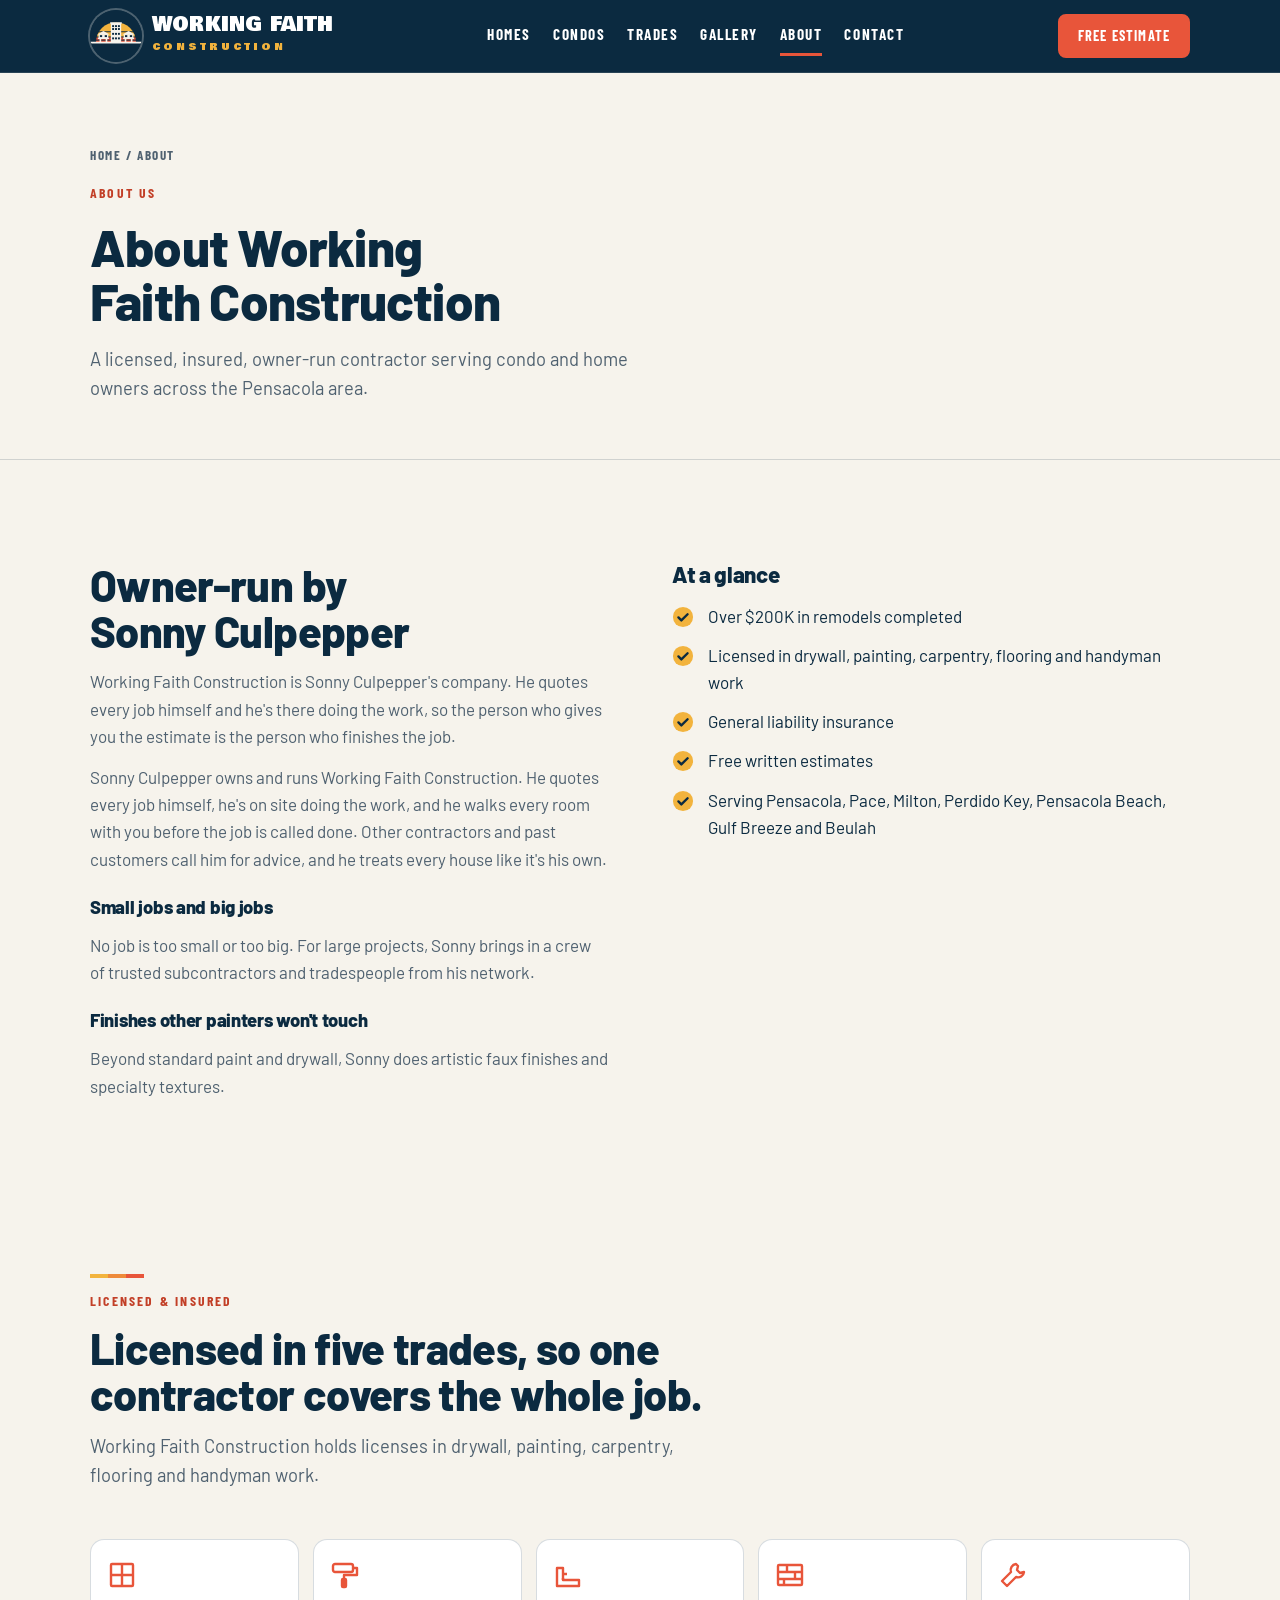
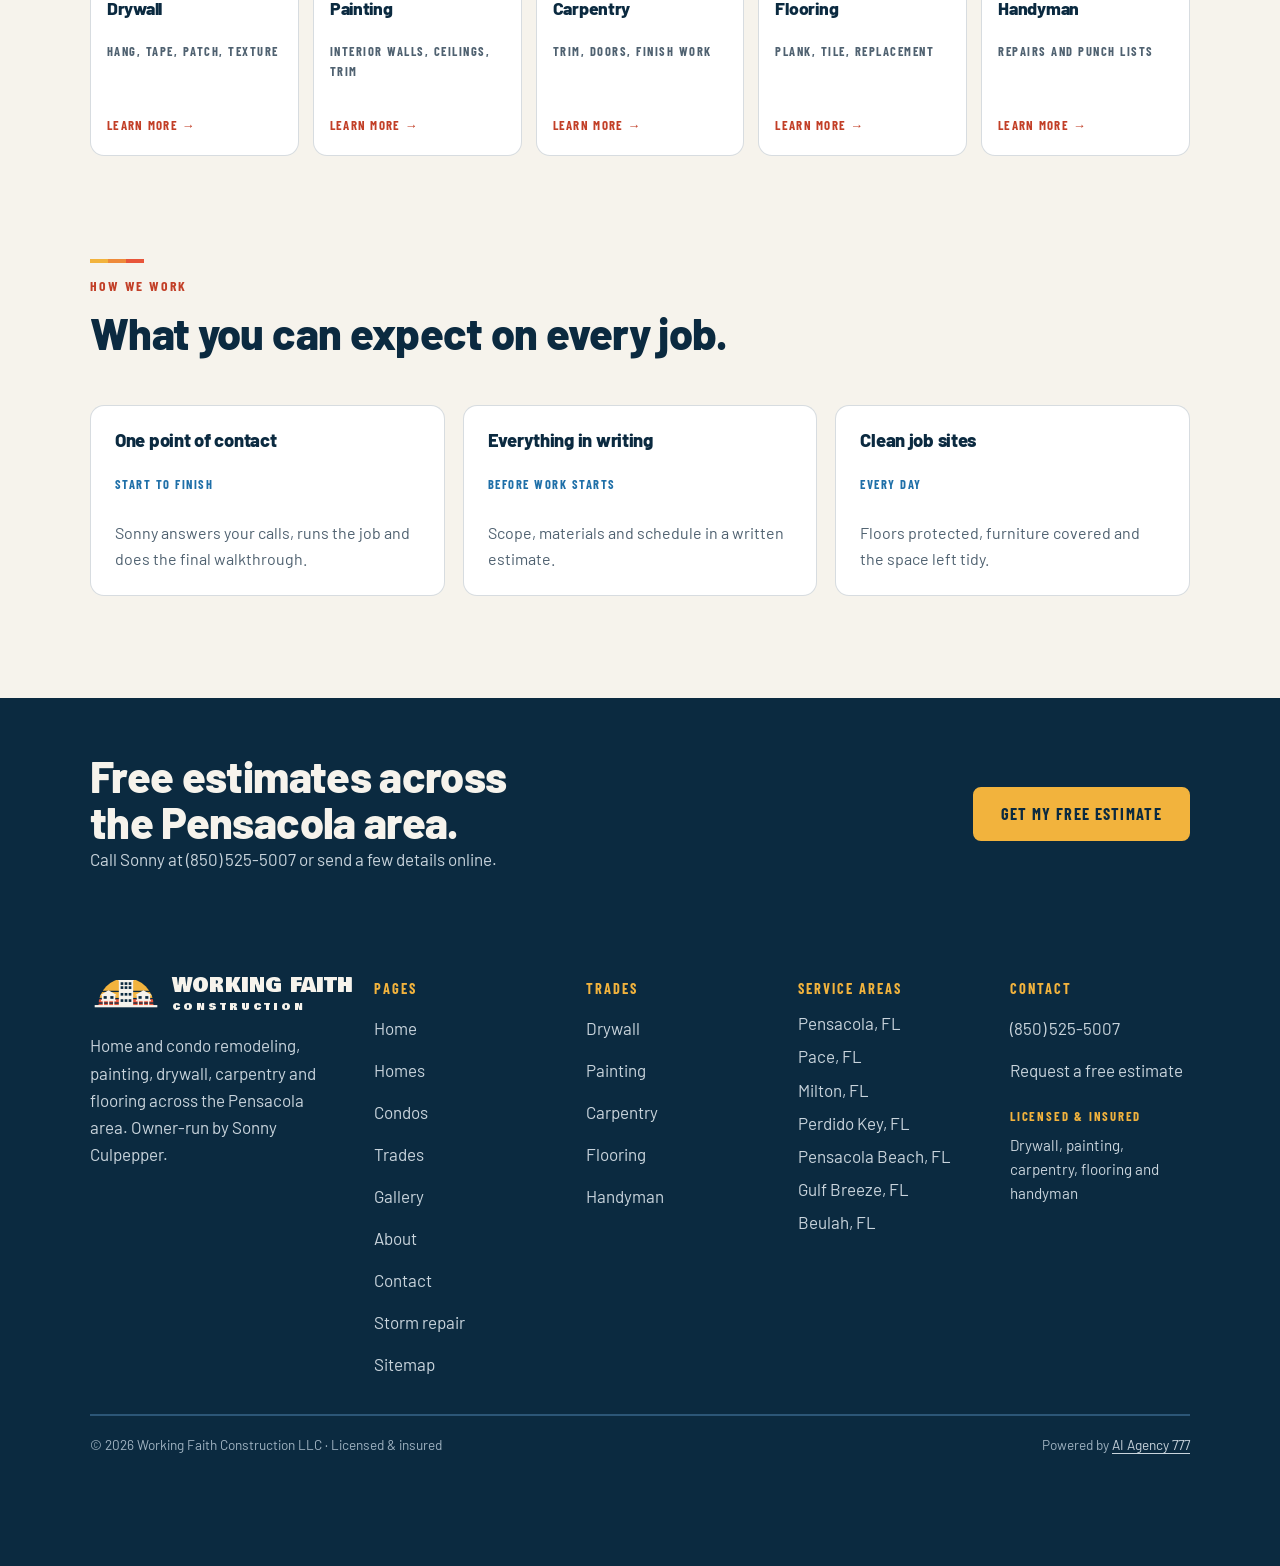
==== commit 0f42d6e1: "Add files via upload" ====
--- a/about.html
+++ b/about.html
@@ -171,7 +171,7 @@
     <div><h4>Trades</h4><ul><li><a href="drywall-repair.html">Drywall</a></li><li><a href="interior-painting.html">Painting</a></li><li><a href="carpentry-trim.html">Carpentry</a></li><li><a href="flooring-installation.html">Flooring</a></li><li><a href="handyman-services.html">Handyman</a></li></ul></div>
     <div><h4>Service areas</h4><ul><li>Pensacola, FL</li><li>Pace, FL</li><li>Milton, FL</li><li>Perdido Key, FL</li><li>Pensacola Beach, FL</li><li>Gulf Breeze, FL</li><li>Beulah, FL</li></ul></div>
     <div><h4>Contact</h4><ul><li><a href="tel:+18505255007">(850) 525-5007</a></li><li><a href="contact.html#estimate">Request a free estimate</a></li></ul><h5 class="fh5">Licensed &amp; insured</h5><p class="fp">Drywall, painting, carpentry, flooring and handyman</p></div>
-    <p class="legal">© 2026 Working Faith Construction LLC · Licensed &amp; insured · Site by AI Agency 777</p>
+    <p class="legal"><span>© 2026 Working Faith Construction LLC · Licensed &amp; insured</span><span class="powered">Powered by <a href="https://aiagency777.com" target="_blank" rel="noopener">AI Agency 777</a></span></p>
   </div>
 </footer>
 <div class="callbar">
--- a/site.css
+++ b/site.css
@@ -260,6 +260,9 @@
 footer.site a{text-decoration:none}
 footer.site a:hover{color:var(--gold)}
 footer.site .legal{grid-column:1/-1;border-top:2px solid #2C5677;padding-top:18px;font-size:.85rem;color:#9FB2C0}
+footer.site .legal{display:flex;flex-wrap:wrap;justify-content:space-between;align-items:center;gap:8px 24px}
+footer.site .legal a{color:#C9D4DC;text-decoration:underline;text-underline-offset:3px}
+footer.site .legal a:hover{color:var(--gold)}
 footer .brand{color:var(--sand)}
 @media (max-width:760px){footer.site .wrap{grid-template-columns:minmax(0,1fr)}}
 
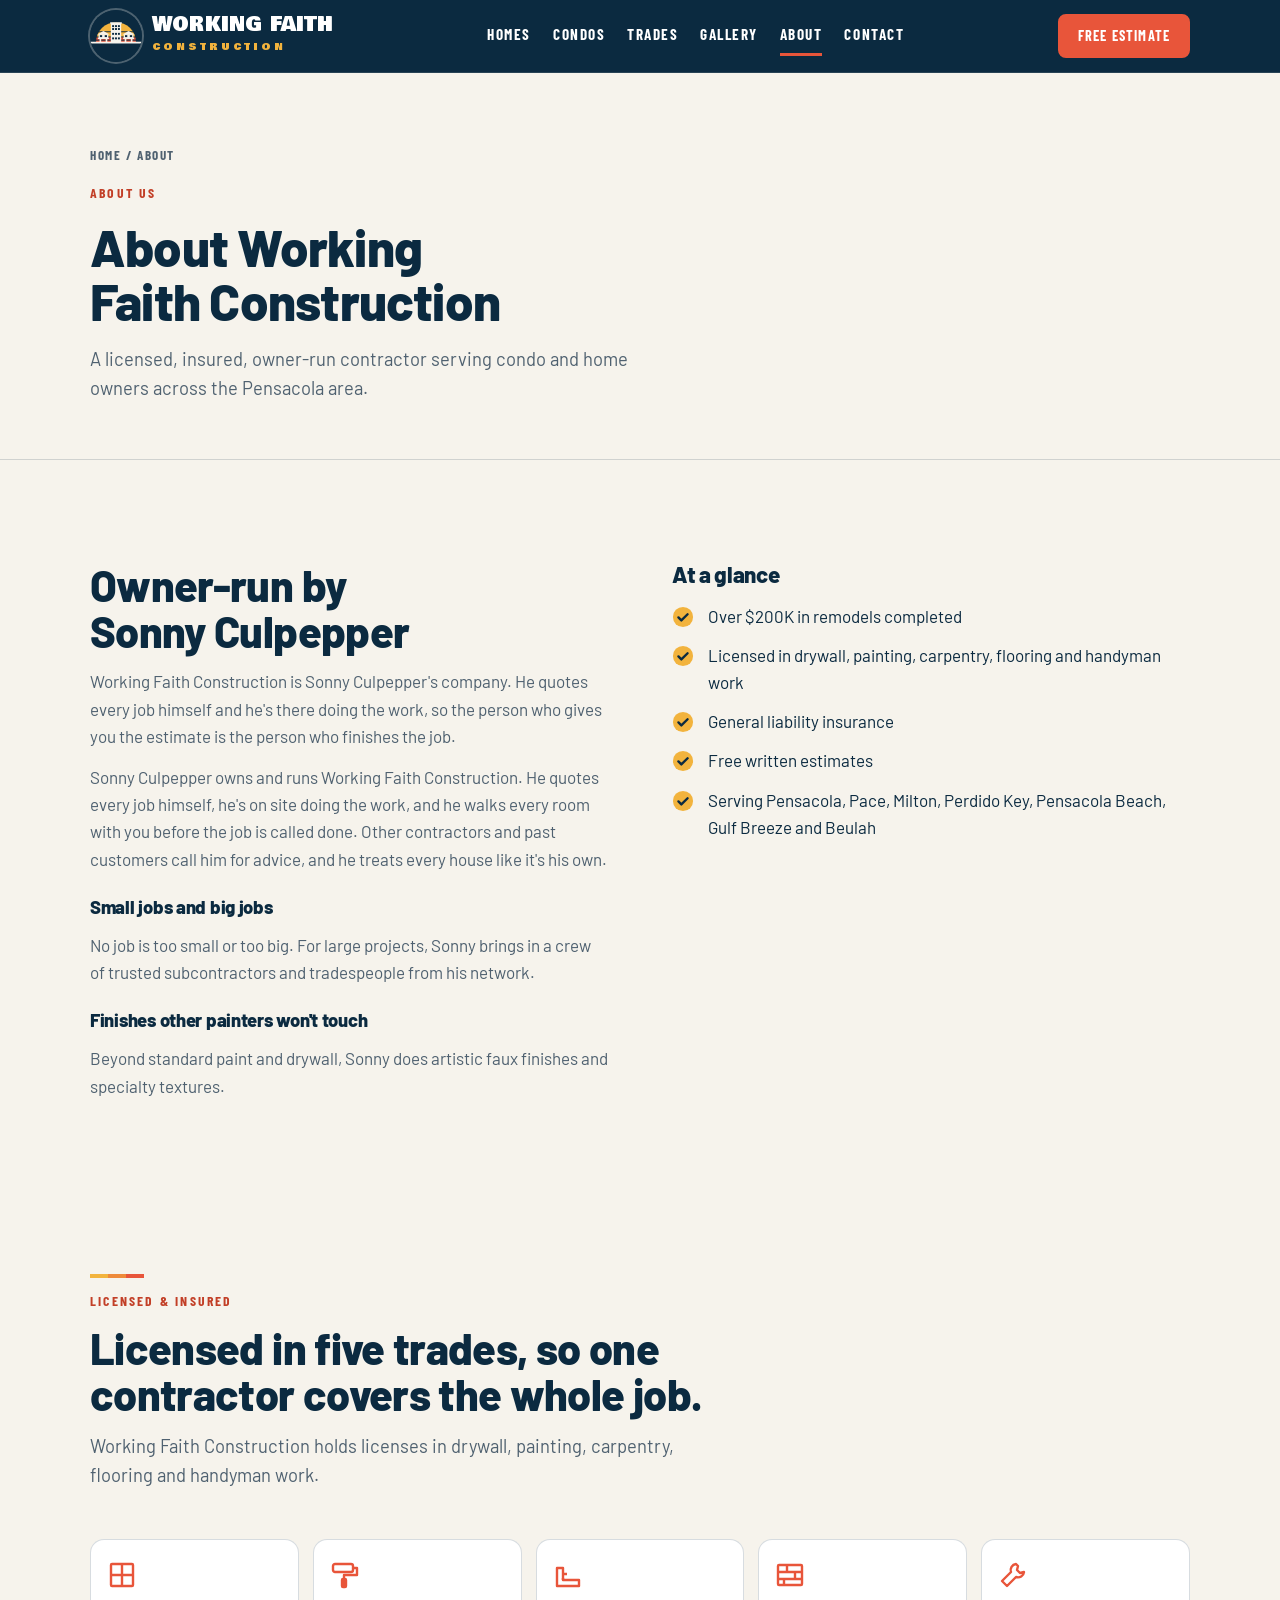
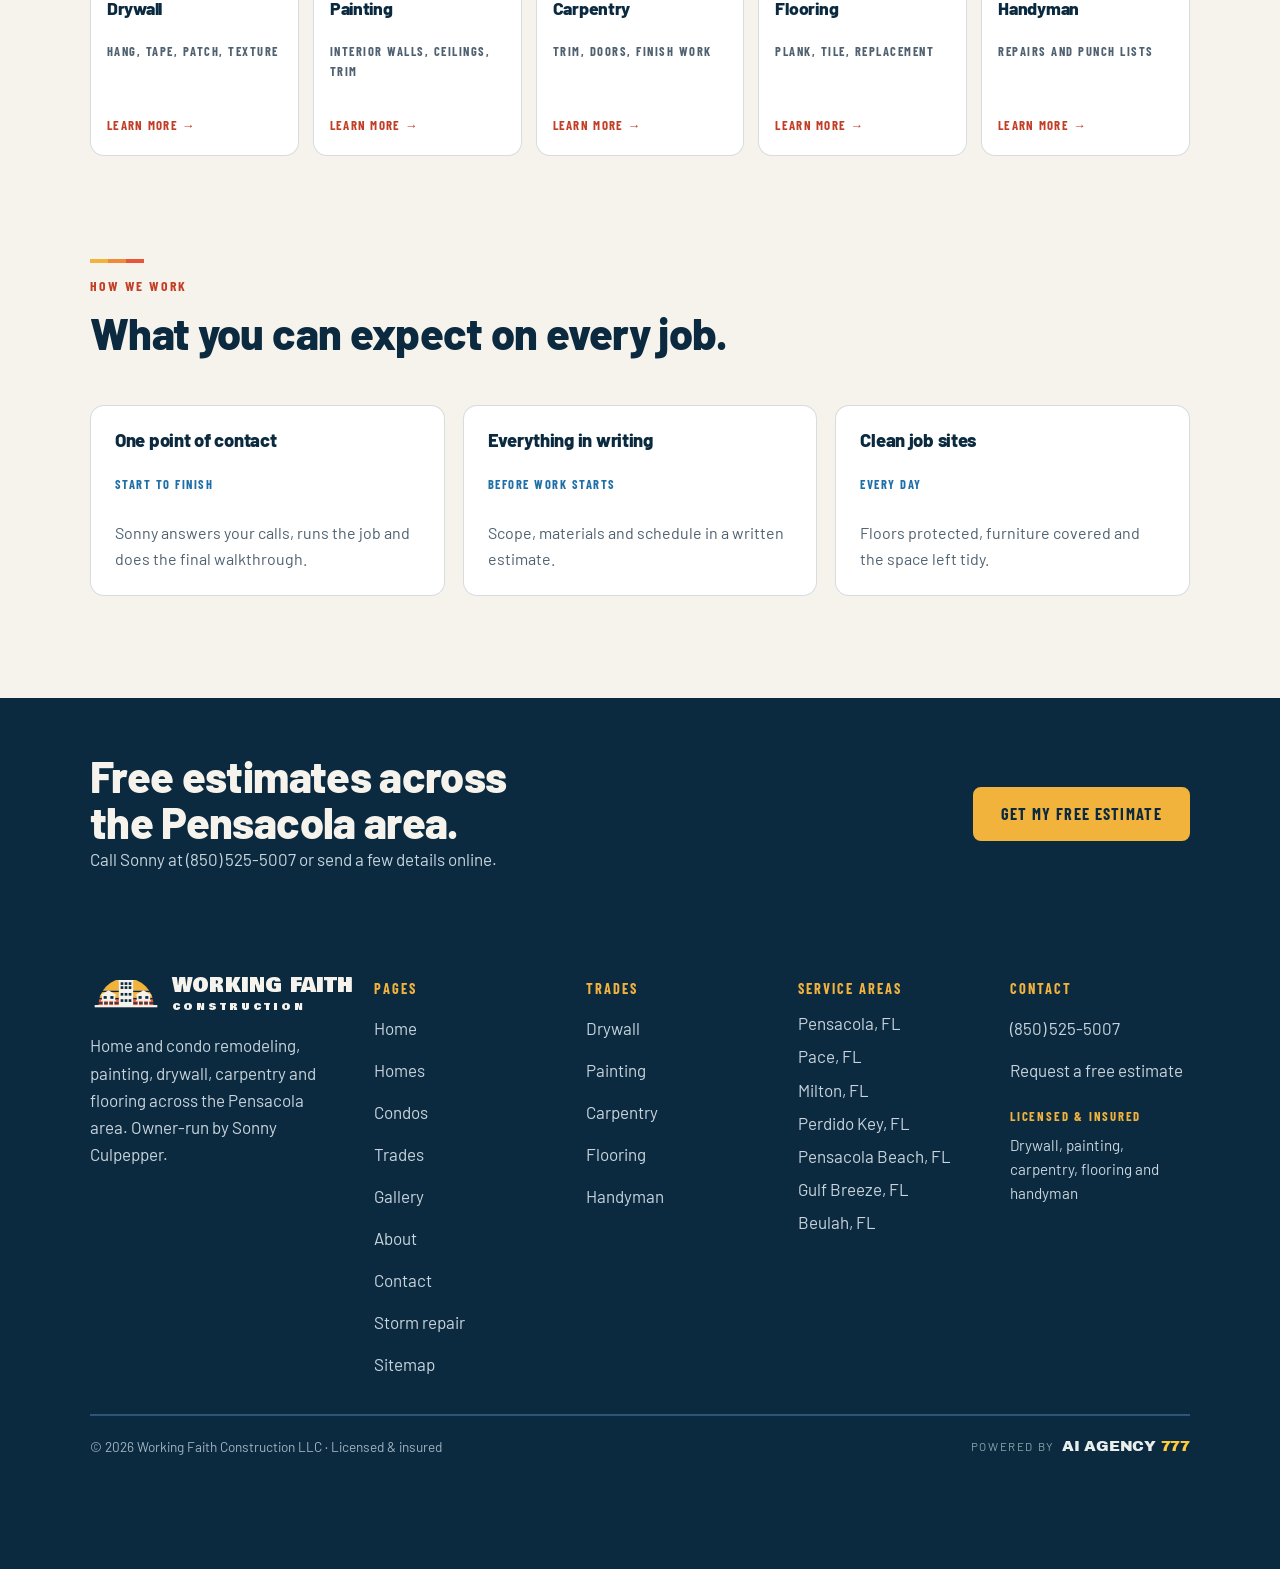
==== commit 24851e85: "Add files via upload" ====
--- a/about.html
+++ b/about.html
@@ -18,6 +18,7 @@
 <meta name="twitter:card" content="summary">
 <link rel="icon" href="favicon.svg" type="image/svg+xml">
 <link rel="stylesheet" href="https://fonts.googleapis.com/css2?family=Bowlby+One&family=Barlow:wght@400;500;600;700;800&family=Barlow+Condensed:wght@600;700&display=swap">
+<link rel="stylesheet" href="https://fonts.googleapis.com/css2?family=Archivo+Black&text=AIGENCY7%20&display=swap">
 <link rel="stylesheet" href="site.css">
 <script type="application/ld+json">{"@context": "https://schema.org", "@type": "BreadcrumbList", "itemListElement": [{"@type": "ListItem", "position": 1, "name": "Home", "item": "https://workingfaithconstruction.com/"}, {"@type": "ListItem", "position": 2, "name": "About", "item": "https://workingfaithconstruction.com/about.html"}]}</script>
 </head>
@@ -171,7 +172,7 @@
     <div><h4>Trades</h4><ul><li><a href="drywall-repair.html">Drywall</a></li><li><a href="interior-painting.html">Painting</a></li><li><a href="carpentry-trim.html">Carpentry</a></li><li><a href="flooring-installation.html">Flooring</a></li><li><a href="handyman-services.html">Handyman</a></li></ul></div>
     <div><h4>Service areas</h4><ul><li>Pensacola, FL</li><li>Pace, FL</li><li>Milton, FL</li><li>Perdido Key, FL</li><li>Pensacola Beach, FL</li><li>Gulf Breeze, FL</li><li>Beulah, FL</li></ul></div>
     <div><h4>Contact</h4><ul><li><a href="tel:+18505255007">(850) 525-5007</a></li><li><a href="contact.html#estimate">Request a free estimate</a></li></ul><h5 class="fh5">Licensed &amp; insured</h5><p class="fp">Drywall, painting, carpentry, flooring and handyman</p></div>
-    <p class="legal"><span>© 2026 Working Faith Construction LLC · Licensed &amp; insured</span><span class="powered">Powered by <a href="https://aiagency777.com" target="_blank" rel="noopener">AI Agency 777</a></span></p>
+    <p class="legal"><span>© 2026 Working Faith Construction LLC · Licensed &amp; insured</span><span class="powered"><span class="pb">Powered by</span> <a class="aa777" href="https://aiagency777.com" target="_blank" rel="noopener" aria-label="AI Agency 777"><span class="aa-name">AI AGENCY</span> <span class="aa-num">777</span></a></span></p>
   </div>
 </footer>
 <div class="callbar">
--- a/site.css
+++ b/site.css
@@ -263,6 +263,10 @@
 footer.site .legal{display:flex;flex-wrap:wrap;justify-content:space-between;align-items:center;gap:8px 24px}
 footer.site .legal a{color:#C9D4DC;text-decoration:underline;text-underline-offset:3px}
 footer.site .legal a:hover{color:var(--gold)}
+footer.site .legal .pb{font-size:.72rem;letter-spacing:.14em;text-transform:uppercase;color:#89A6A6;margin-right:4px}
+footer.site .legal a.aa777{font-family:'Archivo Black',system-ui,sans-serif;font-size:.95rem;letter-spacing:-.015em;color:#E7EEEC;text-decoration:none;white-space:nowrap;transition:color .15s}
+footer.site .legal a.aa777 .aa-num{color:#FFC93C}
+footer.site .legal a.aa777:hover,footer.site .legal a.aa777:focus-visible{color:#22C3B0}
 footer .brand{color:var(--sand)}
 @media (max-width:760px){footer.site .wrap{grid-template-columns:minmax(0,1fr)}}
 
